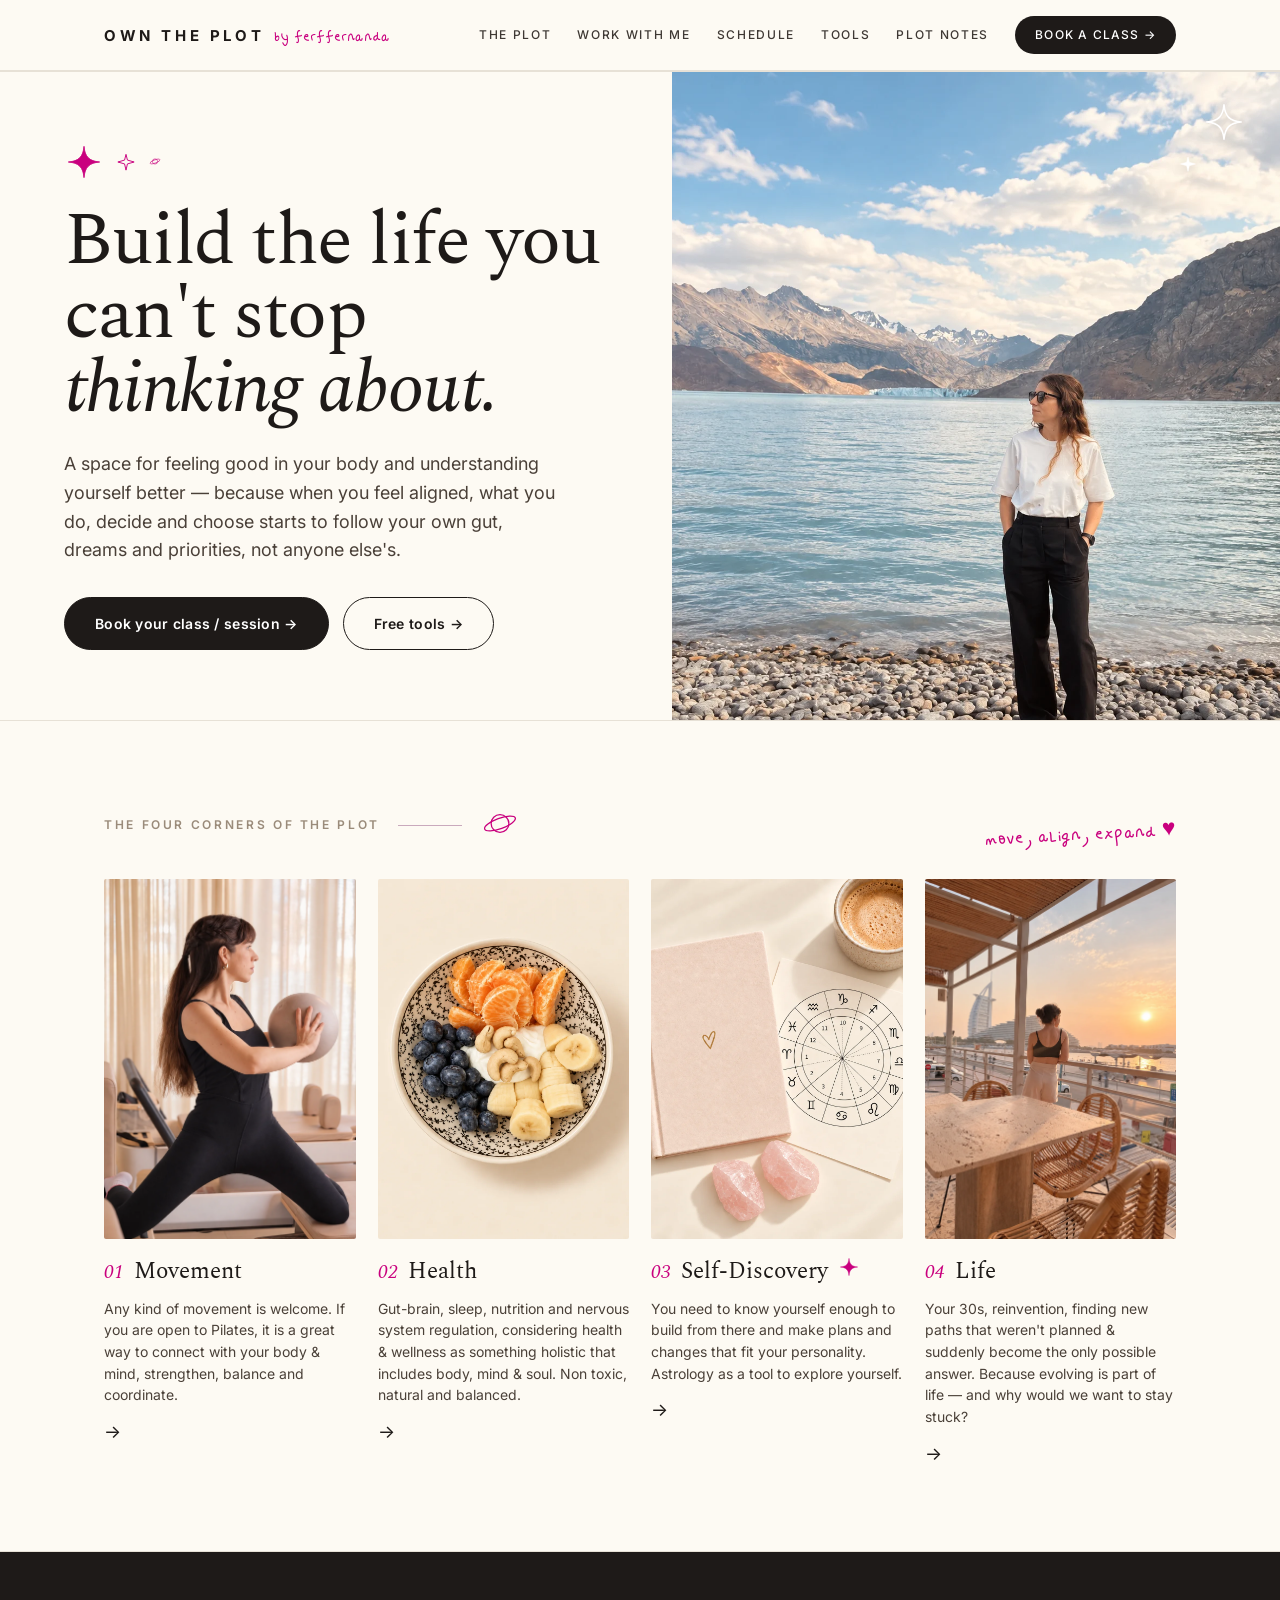
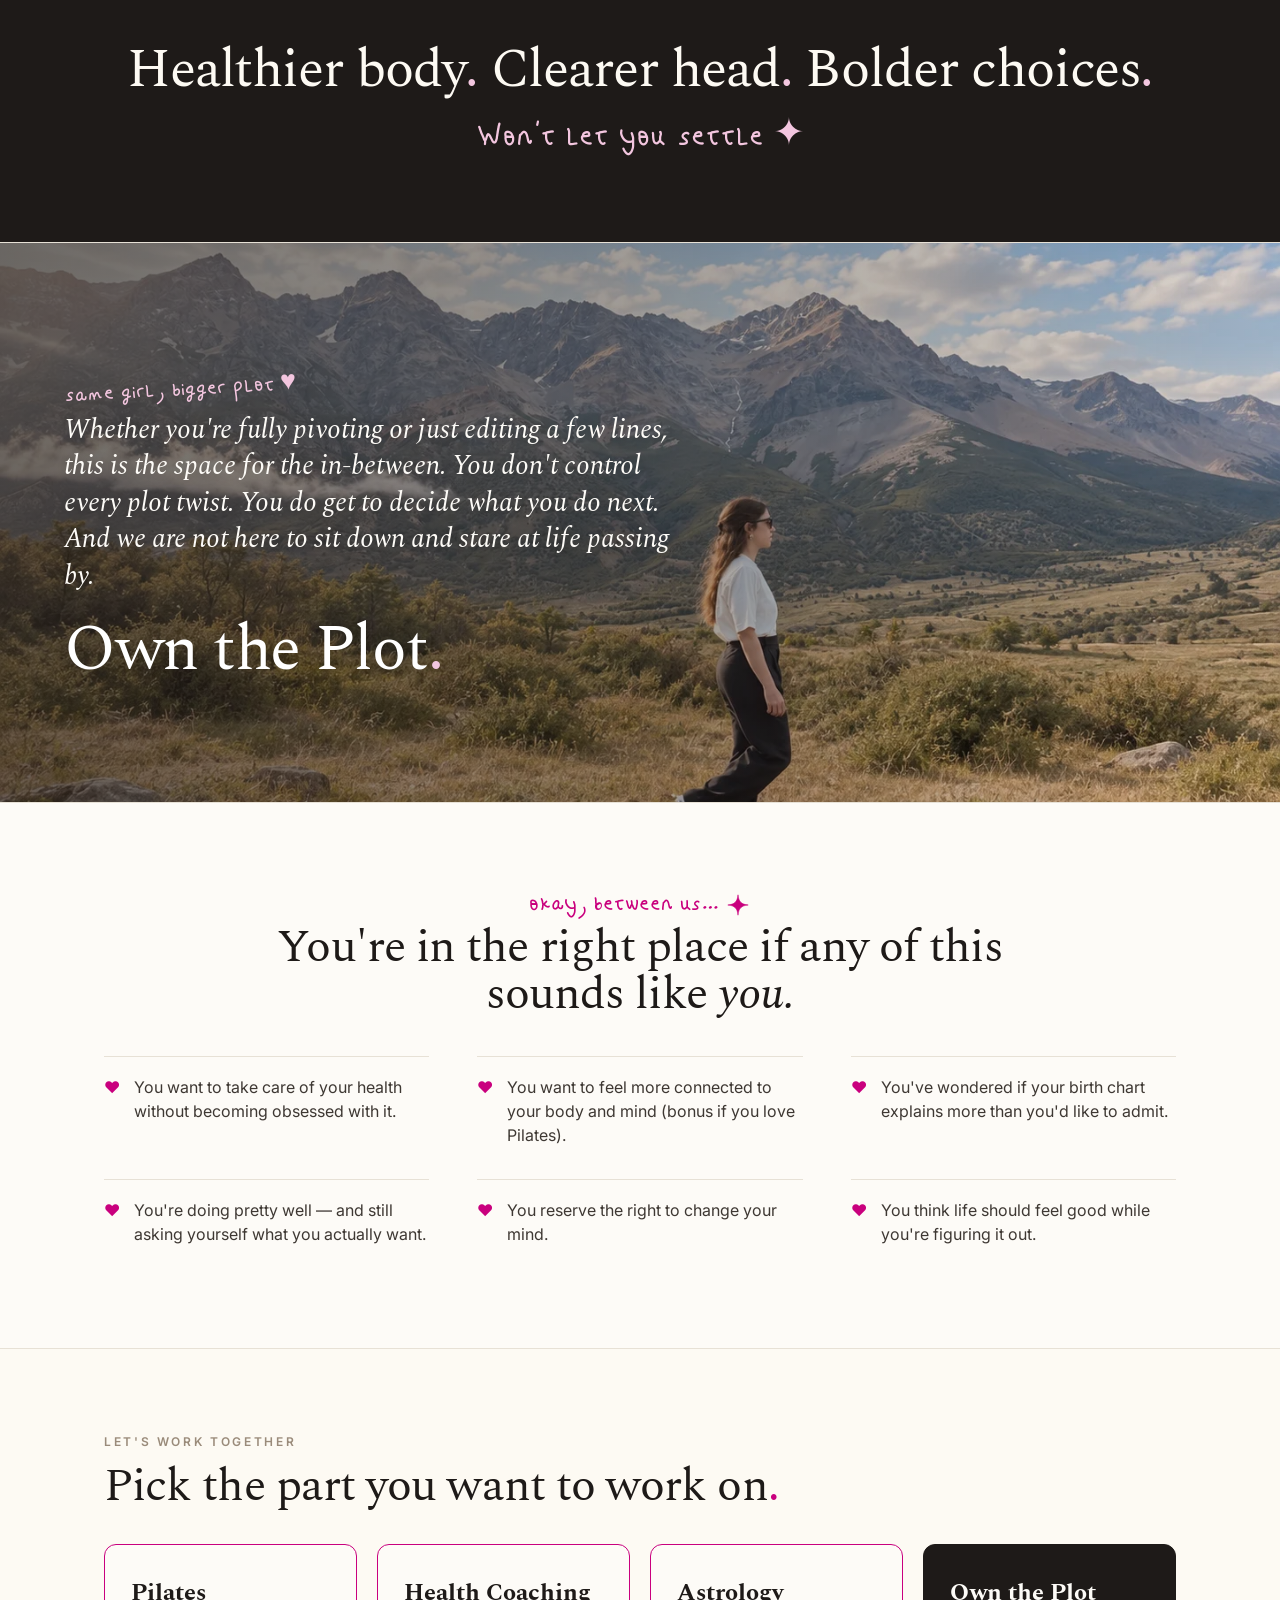
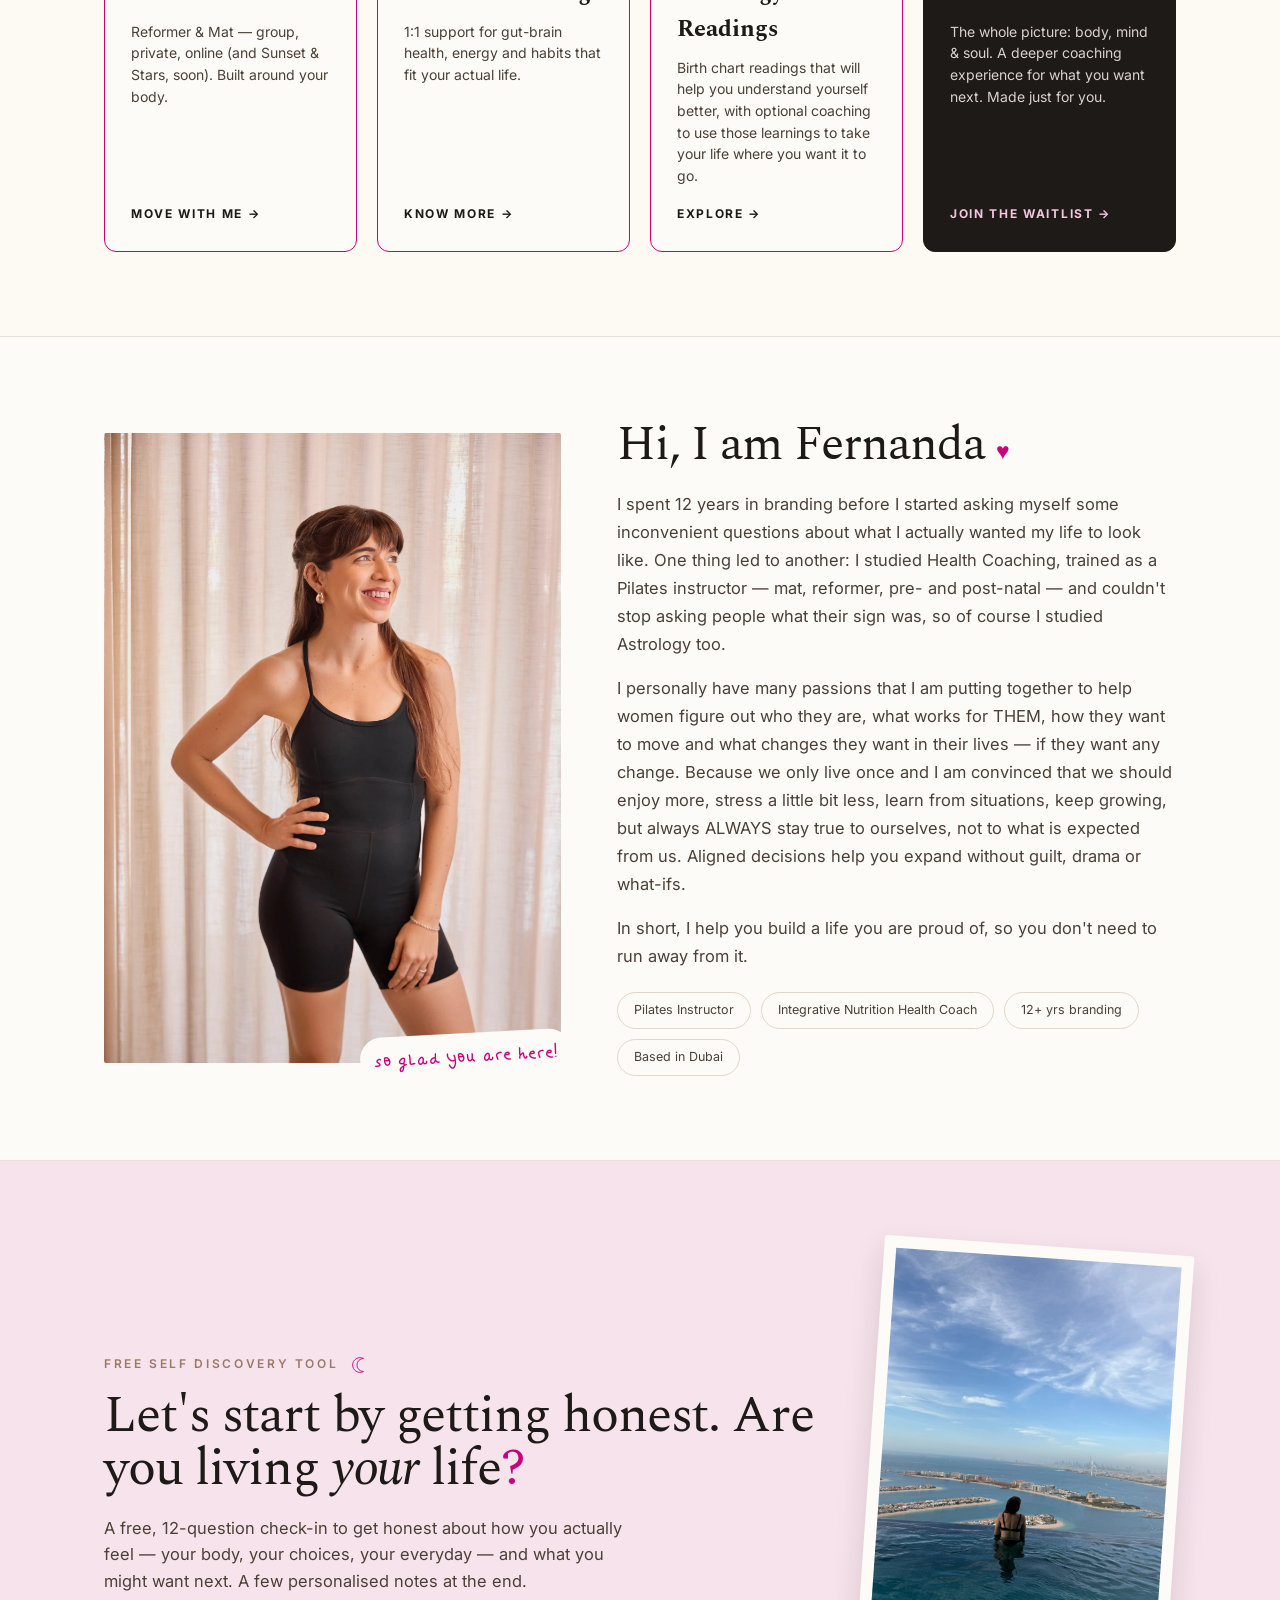
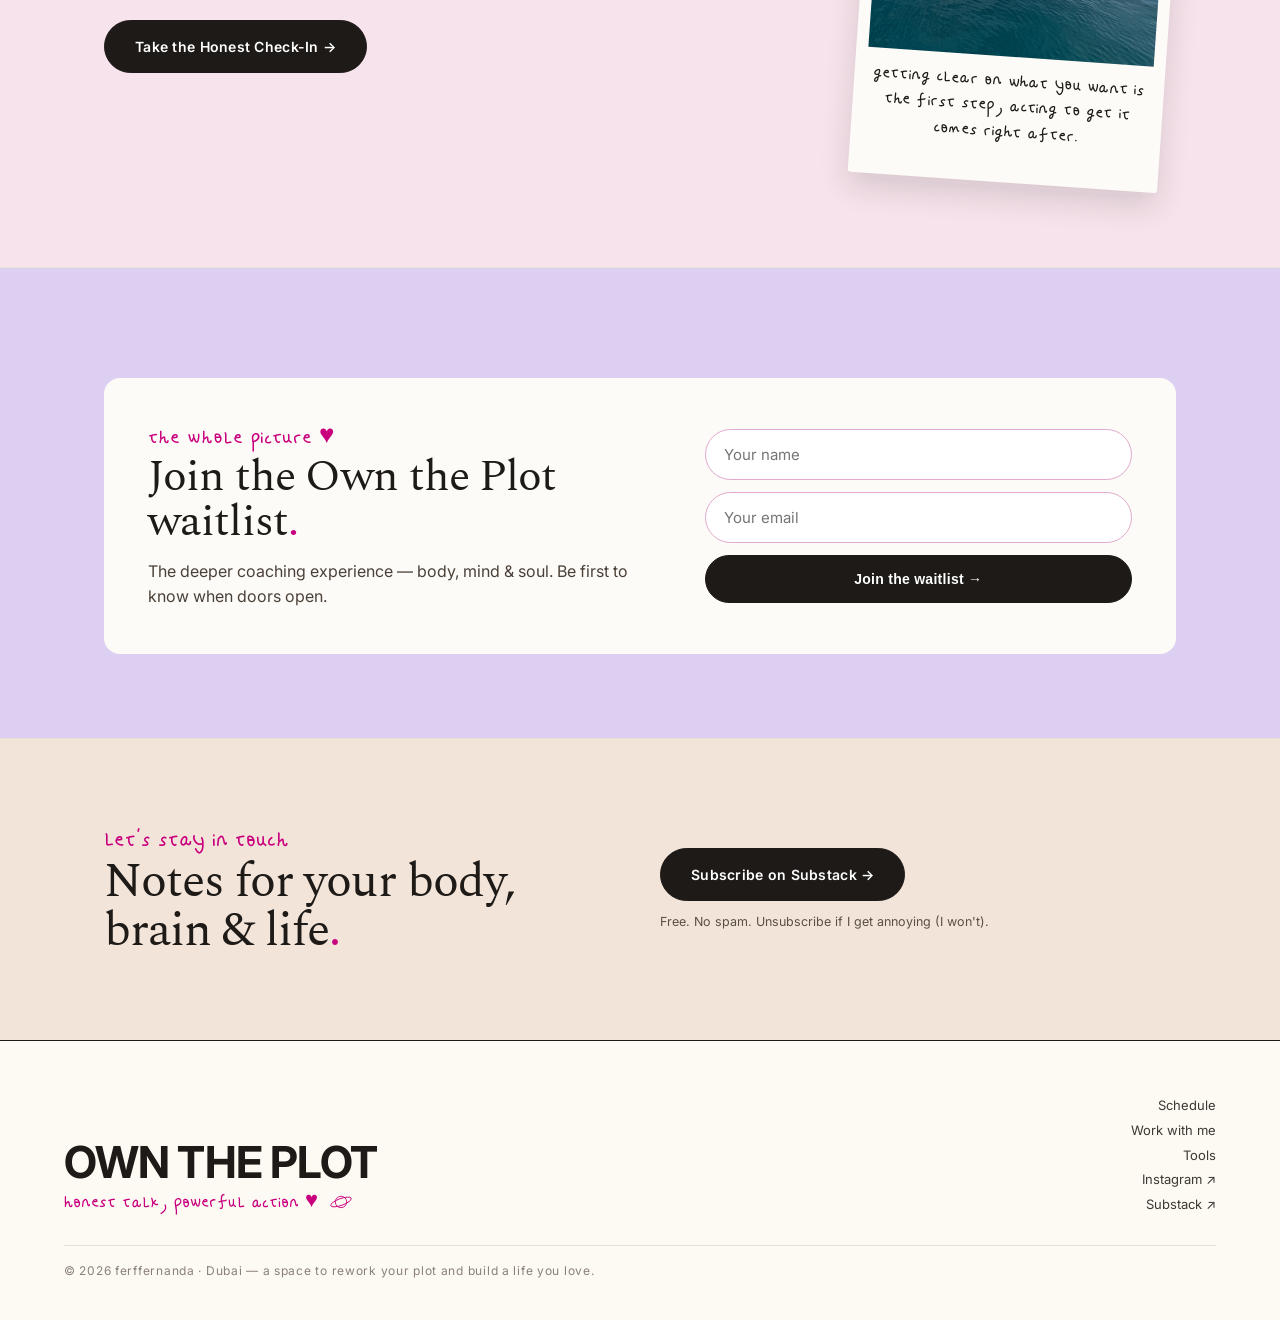
==== index.html @ 4aa3c2e7 "Add files via upload" ====
<!doctype html>
<html lang="en">
<head>
<meta charset="utf-8">
<meta name="viewport" content="width=device-width, initial-scale=1">
<title>Own the Plot — ferffernanda</title>
<meta name="description" content="Build the life you can't stop thinking about. Pilates, health, astrology & self-discovery for women in their 30s, by ferffernanda in Dubai.">
<link rel="preconnect" href="https://fonts.googleapis.com">
<link rel="preconnect" href="https://fonts.gstatic.com" crossorigin>
<link rel="stylesheet" href="https://fonts.googleapis.com/css2?family=Inter:wght@400;500;600;700&family=Spectral:ital,wght@0,300;0,400;0,500;0,600;1,300;1,400&family=Caveat:wght@400;600;700&display=swap">
<link rel="icon" href="favicon.svg" type="image/svg+xml">
<link rel="icon" type="image/png" sizes="32x32" href="favicon-32.png">
<link rel="apple-touch-icon" href="favicon-180.png">
<link rel="stylesheet" href="styles.css">
</head>
<body>

<!-- HEADER -->
<header class="site-header">
  <nav class="nav">
    <a class="brand" href="index.html">
      <span class="mark">Own the Plot</span>
      <span class="by">by ferffernanda</span>
    </a>
    <input type="checkbox" id="navtoggle" class="nav-toggle">
    <div class="nav-links">
      <a href="#talk">The plot</a>
      <a href="#work">Work with me</a>
      <a href="schedule.html">Schedule</a>
      <a href="tools.html">Tools</a>
      <a href="https://ferffernanda.substack.com" target="_blank" rel="noopener">Plot Notes</a>
      <a class="cta" href="schedule.html">Book a class →</a>
    </div>
    <label for="navtoggle" class="nav-toggle-label" aria-label="Menu"><span></span><span></span><span></span></label>
  </nav>
</header>

<!-- HERO -->
<section class="hero">
  <div class="hero-copy">
    <div class="sparkle-row">
      <svg width="40" height="40" viewBox="0 0 46 46" fill="#C9007E" stroke="#C9007E" stroke-width="1" stroke-linejoin="round"><path d="M23 5 C24 17 29 22 41 23 C29 24 24 29 23 41 C22 29 17 24 5 23 C17 22 22 17 23 5 Z"/></svg>
      <svg width="22" height="22" viewBox="0 0 46 46" fill="none" stroke="#C9007E" stroke-width="2" stroke-linejoin="round"><path d="M23 7 26 19 40 23 26 27 23 40 20 27 6 23 20 19 Z"/></svg>
      <svg width="14" height="14" viewBox="0 0 54 54" fill="none" stroke="#C9007E" stroke-width="2.2"><circle cx="27" cy="25" r="10"/><ellipse cx="27" cy="25" rx="20" ry="6" transform="rotate(-20 27 25)"/></svg>
    </div>
    <h1>Build the life you can't stop <span class="it">thinking about.</span></h1>
    <p>A space for feeling good in your body and understanding yourself better — because when you feel aligned, what you do, decide and choose starts to follow your own gut, dreams and priorities, not anyone else's.</p>
    <div class="hero-actions">
      <a href="schedule.html" class="pill-dark">Book your class / session →</a>
      <a href="tools.html" class="pill-out">Free tools →</a>
    </div>
  </div>
  <div class="hero-img">
    <img src="images/hero-lake.webp" alt="Fernanda by a lake in the mountains">
    <svg class="float-ill" style="top:28px;right:34px" width="44" height="44" viewBox="0 0 46 46" fill="none" stroke="#fff" stroke-width="1.6" stroke-linejoin="round"><path d="M23 5 C24 17 29 22 41 23 C29 24 24 29 23 41 C22 29 17 24 5 23 C17 22 22 17 23 5 Z"/></svg>
    <svg class="float-ill" style="top:82px;right:82px" width="20" height="20" viewBox="0 0 46 46" fill="#fff" stroke="#fff" stroke-width="1"><path d="M23 7 26 19 40 23 26 27 23 40 20 27 6 23 20 19 Z"/></svg>
  </div>
</section>

<!-- FOUR CORNERS -->
<section class="section" id="talk">
  <div class="wrap">
    <div class="section-head">
      <div style="display:flex;align-items:center;gap:18px;">
        <span class="eyebrow">The four corners of the plot</span>
        <span class="line"></span>
        <svg width="40" height="40" viewBox="0 0 54 54" fill="none" stroke="#C9007E" stroke-width="1.7"><circle cx="27" cy="25" r="12"/><ellipse cx="27" cy="25" rx="22" ry="7" transform="rotate(-20 27 25)"/></svg>
      </div>
      <span class="script" style="font-size:23px;transform:rotate(-3deg)">move, align, expand ♥</span>
    </div>
    <div class="corners">
      <div class="corner">
        <img src="images/corner-movement.webp" alt="Movement — Pilates" style="object-position:50% 14%">
        <div class="row"><span class="num">01</span><span class="ctitle">Movement</span></div>
        <p>Any kind of movement is welcome. If you are open to Pilates, it is a great way to connect with your body &amp; mind, strengthen, balance and coordinate.</p>
        <a href="schedule.html" style="font-size:18px">→</a>
      </div>
      <div class="corner">
        <img src="images/corner-health.webp" alt="Health">
        <div class="row"><span class="num">02</span><span class="ctitle">Health</span></div>
        <p>Gut-brain, sleep, nutrition and nervous system regulation, considering health &amp; wellness as something holistic that includes body, mind &amp; soul. Non toxic, natural and balanced.</p>
        <a href="#work" style="font-size:18px">→</a>
      </div>
      <div class="corner">
        <img src="images/corner-selfdiscovery.webp" alt="Self-Discovery">
        <div class="row"><span class="num">03</span><span class="ctitle">Self-Discovery</span> <svg width="22" height="22" viewBox="0 0 46 46" fill="#C9007E" stroke="#C9007E" stroke-width="1" stroke-linejoin="round"><path d="M23 5 C24 17 29 22 41 23 C29 24 24 29 23 41 C22 29 17 24 5 23 C17 22 22 17 23 5 Z"/></svg></div>
        <p>You need to know yourself enough to build from there and make plans and changes that fit your personality. Astrology as a tool to explore yourself.</p>
        <a href="#work" style="font-size:18px">→</a>
      </div>
      <div class="corner">
        <img src="images/corner-life.webp" alt="Life">
        <div class="row"><span class="num">04</span><span class="ctitle">Life</span></div>
        <p>Your 30s, reinvention, finding new paths that weren't planned &amp; suddenly become the only possible answer. Because evolving is part of life — and why would we want to stay stuck?</p>
        <a href="#notes" style="font-size:18px">→</a>
      </div>
    </div>
  </div>
</section>

<!-- STATEMENT BAND -->
<section style="background:#1E1A18;color:#FDFAF3;padding:clamp(56px,8vw,88px) var(--gutter);text-align:center;border-top:1px solid #E7E1D6;">
  <div class="serif" style="font-size:clamp(30px,5vw,54px);line-height:1.12;letter-spacing:-.02em;">Healthier body<span style="color:#F3C6DF">.</span> Clearer head<span style="color:#F3C6DF">.</span> Bolder choices<span style="color:#F3C6DF">.</span></div>
  <div class="script" style="font-size:clamp(26px,3.4vw,38px);color:#F3C6DF;margin-top:14px;">Won't let you settle ✦</div>
</section>

<!-- MOUNTAIN BAND -->
<section class="band">
  <img src="images/mountain.webp" alt="Fernanda walking in the mountains">
  <div class="scrim"></div>
  <div class="band-copy">
    <div class="script">same girl, bigger plot ♥</div>
    <p class="lead">Whether you're fully pivoting or just editing a few lines, this is the space for the in-between. You don't control every plot twist. You do get to decide what you do next. And we are not here to sit down and stare at life passing by.</p>
    <div class="big">Own the Plot<span style="color:#F3C6DF">.</span></div>
  </div>
</section>

<!-- FOR YOU IF -->
<section class="section section-paper">
  <div class="wrap">
    <div class="center-head">
      <div class="script" style="font-size:28px;margin-bottom:6px">okay, between us… <svg width="26" height="26" viewBox="0 0 46 46" fill="#C9007E" stroke="#C9007E" stroke-width="1" stroke-linejoin="round" style="vertical-align:middle"><path d="M23 5 C24 17 29 22 41 23 C29 24 24 29 23 41 C22 29 17 24 5 23 C17 22 22 17 23 5 Z"/></svg></div>
      <div class="display">You're in the right place if any of this sounds like <span class="it">you.</span></div>
    </div>
    <div class="foryou">
      <div class="item"><span class="h">♥</span><span class="t">You want to take care of your health without becoming obsessed with it.</span></div>
      <div class="item"><span class="h">♥</span><span class="t">You want to feel more connected to your body and mind (bonus if you love Pilates).</span></div>
      <div class="item"><span class="h">♥</span><span class="t">You've wondered if your birth chart explains more than you'd like to admit.</span></div>
      <div class="item"><span class="h">♥</span><span class="t">You're doing pretty well — and still asking yourself what you actually want.</span></div>
      <div class="item"><span class="h">♥</span><span class="t">You reserve the right to change your mind.</span></div>
      <div class="item"><span class="h">♥</span><span class="t">You think life should feel good while you're figuring it out.</span></div>
    </div>
  </div>
</section>

<!-- WORK WITH ME -->
<section class="section" id="work">
  <div class="wrap">
    <div class="section-head">
      <div>
        <div class="eyebrow" style="margin-bottom:12px">Let's work together</div>
        <div class="display" style="font-size:clamp(30px,5vw,46px)">Pick the part you want to work on<span class="pink">.</span></div>
      </div>
    </div>
    <div class="cards4">
      <div class="wcard">
        <h3>Pilates</h3>
        <p>Reformer &amp; Mat — group, private, online (and Sunset &amp; Stars, soon). Built around your body.</p>
        <a class="go" href="schedule.html">Move with me →</a>
      </div>
      <div class="wcard">
        <h3>Health Coaching</h3>
        <p>1:1 support for gut-brain health, energy and habits that fit your actual life.</p>
        <a class="go" href="https://wa.me/971581919647?text=Hi%20Fernanda!%20I%27m%20interested%20in%20health%20coaching." target="_blank" rel="noopener">Know more →</a>
      </div>
      <div class="wcard">
        <h3>Astrology Readings</h3>
        <p>Birth chart readings that will help you understand yourself better, with optional coaching to use those learnings to take your life where you want it to go.</p>
        <a class="go" href="https://wa.me/971581919647?text=Hi%20Fernanda!%20I%27d%20love%20to%20book%20an%20astrology%20reading." target="_blank" rel="noopener">Explore →</a>
      </div>
      <div class="wcard dark">
        <h3>Own the Plot</h3>
        <p>The whole picture: body, mind &amp; soul. A deeper coaching experience for what you want next. Made just for you.</p>
        <a class="go" href="#waitlist" style="color:#F3C6DF">Join the waitlist →</a>
      </div>
    </div>
  </div>
</section>

<!-- ABOUT -->
<section class="section section-paper" id="about">
  <div class="wrap">
    <div class="about">
      <div class="photo">
        <img src="images/about-fernanda.webp" alt="Fernanda">
        <span class="note">so glad you are here!</span>
      </div>
      <div>
        <h2>Hi, I am Fernanda <span class="script" style="font-size:23px">♥</span></h2>
        <p>I spent 12 years in branding before I started asking myself some inconvenient questions about what I actually wanted my life to look like. One thing led to another: I studied Health Coaching, trained as a Pilates instructor — mat, reformer, pre- and post-natal — and couldn't stop asking people what their sign was, so of course I studied Astrology too.</p>
        <p>I personally have many passions that I am putting together to help women figure out who they are, what works for THEM, how they want to move and what changes they want in their lives — if they want any change. Because we only live once and I am convinced that we should enjoy more, stress a little bit less, learn from situations, keep growing, but always ALWAYS stay true to ourselves, not to what is expected from us. Aligned decisions help you expand without guilt, drama or what-ifs.</p>
        <p>In short, I help you build a life you are proud of, so you don't need to run away from it.</p>
        <div class="pills">
          <span>Pilates Instructor</span>
          <span>Integrative Nutrition Health Coach</span>
          <span>12+ yrs branding</span>
          <span>Based in Dubai</span>
        </div>
      </div>
    </div>
  </div>
</section>

<!-- FREEBIE -->
<section class="section section-pink">
  <div class="wrap">
    <div class="freebie">
      <div>
        <div class="eyebrow" style="color:#9A7B66;margin-bottom:14px">Free self discovery tool <svg width="20" height="20" viewBox="0 0 46 46" fill="none" stroke="#C9007E" stroke-width="2" style="vertical-align:middle;margin-left:6px"><path d="M31 8 A17 17 0 1 0 31 38 A13 13 0 1 1 31 8 Z"/></svg></div>
        <div class="display">Let's start by getting honest. Are you living <span class="it">your</span> life<span class="pink">?</span></div>
        <p>A free, 12-question check-in to get honest about how you actually feel — your body, your choices, your everyday — and what you might want next. A few personalised notes at the end.</p>
        <a href="check-in.html" class="pill-dark" style="margin-top:26px">Take the Honest Check-In →</a>
      </div>
      <div>
        <div class="polaroid">
          <img src="images/polaroid-dubai.webp" alt="Dubai">
          <div class="cap">getting clear on what you want is the first step, acting to get it comes right after.</div>
        </div>
      </div>
    </div>
  </div>
</section>

<!-- OWN THE PLOT — WAITLIST -->
<section class="section" id="waitlist" style="background:#DCCFF2">
  <div class="wrap">
    <div class="waitlist" style="background:#FDFBF7">
      <div>
        <div class="script" style="font-size:26px;margin-bottom:6px">the whole picture ♥</div>
        <div class="display" style="font-size:clamp(30px,4vw,44px)">Join the Own the Plot waitlist<span class="pink">.</span></div>
        <p>The deeper coaching experience — body, mind &amp; soul. Be first to know when doors open.</p>
      </div>
      <div>
        <form name="own-the-plot-waitlist" method="POST" data-netlify="true" netlify-honeypot="bot-field" data-otp>
          <input type="hidden" name="form-name" value="own-the-plot-waitlist">
          <p style="display:none"><label>Don't fill this: <input name="bot-field"></label></p>
          <input type="text" name="name" placeholder="Your name" aria-label="Your name" required>
          <input type="email" name="email" placeholder="Your email" aria-label="Your email" required>
          <button type="submit" class="pill-dark" style="justify-content:center">Join the waitlist →</button>
        </form>
        <div class="form-done" style="display:none">
          <div class="script" style="font-size:26px;color:#C9007E">yay — you're in ♥</div>
          <p style="margin:6px 0 0;font-size:16px;color:#4A4038">You're on the Own the Plot waitlist. I'll be in touch the moment doors open.</p>
        </div>
      </div>
    </div>
  </div>
</section>

<!-- NOTES / NEWSLETTER -->
<section class="section section-sand" id="notes">
  <div class="wrap">
    <div class="notes">
      <div>
        <div class="script" style="font-size:28px;margin-bottom:6px">let's stay in touch</div>
        <div class="display">Notes for your body, brain &amp; life<span class="pink">.</span></div>
      </div>
      <div>
        <a href="https://ferffernanda.substack.com" target="_blank" rel="noopener" class="pill-dark">Subscribe on Substack →</a>
        <p class="form-fine">Free. No spam. Unsubscribe if I get annoying (I won't).</p>
      </div>
    </div>
  </div>
</section>

<!-- FOOTER -->
<footer class="site-footer">
  <div class="footer-top">
    <div class="footer-brand">
      <div class="big">Own the Plot</div>
      <div class="script">honest talk, powerful action ♥ <svg width="28" height="28" viewBox="0 0 54 54" fill="none" stroke="#C9007E" stroke-width="1.7" style="vertical-align:middle;margin-left:3px"><circle cx="27" cy="25" r="11"/><ellipse cx="27" cy="25" rx="21" ry="6.5" transform="rotate(-20 27 25)"/></svg></div>
    </div>
    <div class="footer-links">
      <a href="schedule.html">Schedule</a>
      <a href="#work">Work with me</a>
      <a href="tools.html">Tools</a>
      <a href="https://instagram.com/ferffernanda" target="_blank" rel="noopener">Instagram ↗</a>
      <a href="https://ferffernanda.substack.com" target="_blank" rel="noopener">Substack ↗</a>
    </div>
  </div>
  <div class="footer-fine">© 2026 ferffernanda · Dubai — a space to rework your plot and build a life you love.</div>
</footer>

<script>
document.querySelectorAll('form[data-otp]').forEach(function(f){
  f.addEventListener('submit', function(e){
    e.preventDefault();
    var btn=f.querySelector('button[type=submit]'); if(btn){btn.textContent='Sending…';btn.disabled=true;}
    fetch('/',{method:'POST',headers:{'Content-Type':'application/x-www-form-urlencoded'},body:new URLSearchParams(new FormData(f)).toString()})
      .then(function(){
        var done=f.parentNode.querySelector('.form-done');
        if(done){f.style.display='none';done.style.display='block';}
      })
      .catch(function(){ if(btn){btn.textContent='Try again →';btn.disabled=false;} });
  });
});
</script>
</body>
</html>
---- styles.css ----
/* ============================================================
   OWN THE PLOT — ferffernanda
   Shared responsive stylesheet
   ------------------------------------------------------------
   FONT NOTE: Inter is a stand-in for TT Norms, and Caveat is a
   stand-in for "Ferffernanda Notes". When you have the real font
   files, drop them in /fonts and uncomment the @font-face blocks
   below, then change --font-sans / --font-script.
   ============================================================ */

@font-face{
  font-family:'Ferffernanda Notes';
  src:url('fonts/FerffernandaNotes-Regular.ttf') format('truetype');
  font-weight:400; font-style:normal; font-display:swap;
}
@font-face{
  font-family:'Ferffernanda Notes';
  src:url('fonts/FerffernandaNotes-Bold.ttf') format('truetype');
  font-weight:700; font-style:normal; font-display:swap;
}
/* TT Norms (paid) — drop the files in /fonts and uncomment to replace Inter:
@font-face{ font-family:'TT Norms'; src:url('fonts/TTNorms-Regular.woff2') format('woff2'); font-weight:400; font-display:swap; }
*/

:root{
  --ink:#1E1A18;
  --paper:#FDFBF7;
  --cream:#FDFAF3;
  --pink:#C9007E;
  --soft-pink:#F3C6DF;
  --blush:#F7E3EC;
  --sand:#F2E4D8;
  --support:#3E3833;
  --muted:#8A8078;
  --line:#E7E1D6;
  --mauve:#C9A9BC;

  --font-sans:'Inter','Helvetica Neue',Arial,sans-serif;
  --font-serif:'Spectral',Georgia,serif;
  --font-script:'Ferffernanda Notes','Caveat',cursive;

  --wrap:1200px;
  --gutter:clamp(20px,5vw,64px);
}

*{box-sizing:border-box;}
html{scroll-behavior:smooth;}
body{
  margin:0;
  font-family:var(--font-sans);
  background:var(--cream);
  color:var(--ink);
  -webkit-font-smoothing:antialiased;
  line-height:1.5;
}
img{max-width:100%;display:block;}
a{color:inherit;text-decoration:none;}

/* ---------- helpers ---------- */
.serif{font-family:var(--font-serif);font-weight:400;}
.it{font-style:italic;}
.script{font-family:var(--font-script);color:var(--pink);line-height:1.05;}
.eyebrow{
  font-size:12px;font-weight:600;letter-spacing:.22em;
  text-transform:uppercase;color:#9A8B7A;
}
.pink{color:var(--pink);}
.wrap{max-width:var(--wrap);margin:0 auto;padding-left:var(--gutter);padding-right:var(--gutter);}

.pill-dark,.pill-out{
  display:inline-flex;align-items:center;gap:.4em;
  font-size:14px;font-weight:600;letter-spacing:.02em;
  padding:15px 30px;border-radius:100px;cursor:pointer;
  transition:transform .15s ease,opacity .15s ease;
}
.pill-dark{background:var(--ink);color:#fff;border:1px solid var(--ink);}
.pill-out{background:transparent;color:var(--ink);border:1px solid var(--ink);}
.pill-dark:hover,.pill-out:hover{transform:translateY(-2px);}
.pill-pink{background:var(--pink);color:#fff;border:1px solid var(--pink);}

/* ---------- header / nav ---------- */
.site-header{
  position:sticky;top:0;z-index:50;
  background:rgba(253,250,243,.92);
  backdrop-filter:saturate(1.1) blur(8px);
  border-bottom:1px solid var(--line);
}
.nav{
  max-width:var(--wrap);margin:0 auto;
  padding:16px var(--gutter);
  display:flex;align-items:center;justify-content:space-between;gap:16px;
}
.brand{display:flex;align-items:baseline;gap:10px;}
.brand .mark{font-size:15px;font-weight:700;letter-spacing:.24em;text-transform:uppercase;}
.brand .by{font-family:var(--font-script);font-size:18px;color:var(--pink);}
.nav-links{display:flex;align-items:center;gap:26px;}
.nav-links a{font-size:12px;font-weight:500;letter-spacing:.14em;text-transform:uppercase;color:var(--support);}
.nav-links a.cta{padding:10px 20px;border-radius:100px;background:var(--ink);color:#fff;letter-spacing:.1em;}
.nav-toggle,.nav-toggle-label{display:none;}

/* ---------- generic section ---------- */
.section{padding:clamp(56px,8vw,84px) 0;border-top:1px solid var(--line);}
.section-pink{background:var(--blush);}
.section-paper{background:var(--paper);}
.section-sand{background:var(--sand);}
.section-head{
  display:flex;align-items:flex-end;justify-content:space-between;gap:20px;
  margin-bottom:34px;flex-wrap:wrap;
}
.section-head .line{width:64px;height:1px;background:var(--mauve);}
h1,h2,h3{margin:0;}
.display{
  font-family:var(--font-serif);font-weight:400;
  line-height:1.02;letter-spacing:-.02em;
}

/* ---------- hero ---------- */
.hero{
  display:grid;grid-template-columns:1.05fr .95fr;
  min-height:min(560px,80vh);border-top:1px solid var(--line);
}
.hero-copy{padding:clamp(48px,6vw,70px) var(--gutter);display:flex;flex-direction:column;justify-content:center;}
.hero-copy h1{font-family:var(--font-serif);font-size:clamp(40px,6vw,74px);font-weight:400;line-height:1.0;letter-spacing:-.02em;}
.hero-copy p{margin:24px 0 0;font-size:clamp(16px,2vw,18px);line-height:1.6;color:#4A4038;max-width:46ch;}
.hero-actions{display:flex;gap:14px;margin-top:32px;flex-wrap:wrap;}
.hero-img{position:relative;overflow:hidden;min-height:320px;}
.hero-img img{position:absolute;inset:0;width:100%;height:100%;object-fit:cover;object-position:50% 20%;}
.sparkle-row{display:flex;align-items:center;gap:11px;margin-bottom:22px;}
.float-ill{position:absolute;z-index:2;filter:drop-shadow(0 1px 6px rgba(0,0,0,.25));}
.ill-accent{vertical-align:middle;}

/* ---------- four corners ---------- */
.corners{display:grid;grid-template-columns:repeat(4,1fr);gap:22px;}
.corner img{width:100%;height:360px;object-fit:cover;border-radius:2px;}
.corner .num{font-family:var(--font-serif);font-style:italic;font-size:20px;color:var(--pink);}
.corner .ctitle{font-family:var(--font-serif);font-size:23px;}
.corner .row{display:flex;align-items:baseline;gap:10px;margin:16px 0 8px;}
.corner p{margin:0 0 12px;font-size:14px;line-height:1.55;color:#4A4038;}

/* ---------- mountain overlay band ---------- */
.band{position:relative;min-height:min(560px,80vh);overflow:hidden;border-top:1px solid var(--line);display:flex;align-items:center;}
.band img{position:absolute;inset:0;width:100%;height:100%;object-fit:cover;object-position:50% 58%;}
.band .scrim{position:absolute;inset:0;background:linear-gradient(90deg,rgba(30,26,24,.66) 0%,rgba(30,26,24,.44) 46%,rgba(30,26,24,.14) 100%);}
.band .band-copy{position:relative;padding:clamp(48px,7vw,80px) var(--gutter);max-width:760px;}
.band .band-copy .script{color:var(--soft-pink);font-size:clamp(22px,3vw,27px);transform:rotate(-3deg);margin-bottom:20px;}
.band .band-copy .lead{font-family:var(--font-serif);font-style:italic;font-size:clamp(20px,3vw,27px);line-height:1.35;color:var(--paper);max-width:44ch;text-shadow:0 1px 14px rgba(0,0,0,.28);margin:0 0 24px;}
.band .band-copy .big{font-family:var(--font-serif);font-size:clamp(40px,6vw,64px);line-height:1.0;letter-spacing:-.02em;color:#fff;text-shadow:0 2px 18px rgba(0,0,0,.3);}

/* ---------- for you if ---------- */
.center-head{text-align:center;max-width:820px;margin:0 auto;}
.center-head .display{font-size:clamp(30px,5vw,46px);}
.foryou{max-width:1080px;margin:38px auto 0;display:grid;grid-template-columns:repeat(3,1fr);gap:14px 48px;}
.foryou .item{display:flex;gap:14px;padding:18px 0;border-top:1px solid var(--line);}
.foryou .item span.h{color:var(--pink);font-size:16px;}
.foryou .item span.t{font-size:16px;line-height:1.5;color:var(--support);}

/* ---------- work with me ---------- */
.cards4{display:grid;grid-template-columns:repeat(4,1fr);gap:20px;}
.wcard{border:1px solid var(--pink);border-radius:12px;padding:30px 26px 28px;display:flex;flex-direction:column;min-height:220px;background:var(--paper);}
.wcard.dark{background:var(--ink);border-color:var(--ink);}
.wcard h3{font-family:var(--font-serif);font-size:24px;margin-bottom:10px;}
.wcard.dark h3{color:var(--paper);}
.wcard p{margin:0 0 18px;font-size:14px;line-height:1.55;color:#4A4038;}
.wcard.dark p{color:#D8D2CC;}
.wcard .go{margin-top:auto;font-size:12px;font-weight:700;letter-spacing:.14em;text-transform:uppercase;color:var(--ink);}
.wcard.dark .go{color:var(--soft-pink);}

/* ---------- about ---------- */
.about{display:grid;grid-template-columns:.9fr 1.1fr;gap:56px;align-items:center;}
.about .photo{position:relative;}
.about .photo img{width:100%;height:min(640px,70vh);object-fit:cover;object-position:50% 14%;border-radius:2px;}
.about .photo .note{position:absolute;bottom:-14px;right:-10px;font-family:var(--font-script);font-size:24px;color:var(--pink);background:var(--paper);padding:4px 14px;border-radius:100px;transform:rotate(-3deg);}
.about h2{font-family:var(--font-serif);font-size:clamp(34px,4vw,48px);font-weight:400;line-height:1.02;letter-spacing:-.02em;margin-bottom:20px;}
.about p{margin:0 0 16px;font-size:16.5px;line-height:1.7;color:#4A4038;max-width:56ch;}
.pills{display:flex;flex-wrap:wrap;gap:10px;margin-top:22px;}
.pills span{font-size:12.5px;padding:8px 16px;border-radius:100px;border:1px solid #E0D7C9;color:#4A4038;}

/* ---------- freebie ---------- */
.freebie{display:grid;grid-template-columns:1.4fr .6fr;gap:40px;align-items:center;}
.freebie .display{font-size:clamp(34px,5vw,52px);}
.freebie p{margin:20px 0 0;max-width:54ch;font-size:16.5px;line-height:1.6;color:#4A4038;}
.polaroid{background:var(--paper);padding:12px 12px 40px;border-radius:3px;box-shadow:0 14px 30px rgba(30,26,24,.14);transform:rotate(4deg);max-width:320px;margin:0 auto;}
.polaroid img{width:100%;height:400px;object-fit:cover;object-position:50% 45%;}
.polaroid .cap{font-family:var(--font-script);text-align:center;font-size:22px;color:var(--ink);margin-top:10px;line-height:1.15;}

/* ---------- notes / newsletter ---------- */
.notes{display:grid;grid-template-columns:1fr 1fr;gap:40px;align-items:center;}
.notes .display{font-size:clamp(32px,4vw,48px);}
.subscribe-form{display:flex;gap:10px;flex-wrap:wrap;margin-top:8px;}
.subscribe-form input[type=email]{flex:1;min-width:200px;font-size:15px;padding:15px 18px;border:1px solid #D9CDBE;border-radius:100px;background:#fff;color:var(--ink);font-family:var(--font-sans);}
.form-fine{margin:12px 0 0;font-size:12.5px;color:#4A4038;opacity:.9;}

/* ---------- footer ---------- */
.site-footer{padding:52px var(--gutter) 40px;border-top:1.5px solid var(--ink);background:var(--cream);}
.footer-top{max-width:var(--wrap);margin:0 auto;display:flex;justify-content:space-between;align-items:flex-end;gap:24px;flex-wrap:wrap;}
.footer-brand .big{font-size:clamp(30px,4vw,44px);font-weight:700;letter-spacing:-.02em;line-height:.9;text-transform:uppercase;}
.footer-brand .script{font-size:22px;margin-top:6px;}
.footer-links{text-align:right;font-size:13px;color:var(--support);line-height:1.9;}
.footer-links a{display:block;}
.footer-fine{max-width:var(--wrap);margin:28px auto 0;padding-top:16px;border-top:1px solid var(--line);font-size:12px;letter-spacing:.06em;color:var(--muted);}

/* ---------- schedule page ---------- */
.studio-grid{display:grid;grid-template-columns:repeat(3,1fr);gap:22px;}
.studio{border:1px solid var(--line);border-radius:14px;overflow:hidden;background:var(--paper);display:flex;flex-direction:column;}
.studio .body{padding:26px 24px 24px;display:flex;flex-direction:column;flex:1;}
.studio h3{font-family:var(--font-serif);font-size:26px;margin-bottom:6px;}
.studio .addr{font-size:13.5px;color:var(--muted);line-height:1.45;margin-bottom:14px;}
.studio .formats{font-size:14px;color:#4A4038;line-height:1.55;margin:0 0 20px;}
.studio .book{margin-top:auto;}
.offer-grid{display:grid;grid-template-columns:repeat(3,1fr);gap:22px;margin-top:22px;}
.offer{border:1px solid var(--pink);border-radius:14px;padding:28px 26px;background:var(--paper);display:flex;flex-direction:column;}
.offer.dark{background:var(--ink);border-color:var(--ink);}
.offer h3{font-family:var(--font-serif);font-size:23px;margin-bottom:8px;}
.offer.dark h3{color:var(--paper);}
.offer p{font-size:14px;line-height:1.55;color:#4A4038;margin:0 0 18px;}
.offer.dark p{color:#D8D2CC;}
.offer .book{margin-top:auto;}
.waitlist{background:var(--blush);border-radius:16px;padding:clamp(28px,4vw,44px);margin-top:26px;display:grid;grid-template-columns:1.1fr .9fr;gap:34px;align-items:center;}
.waitlist .display{font-size:clamp(28px,4vw,42px);}
.waitlist p{font-size:16px;line-height:1.6;color:#4A4038;margin:14px 0 0;}
.waitlist form{display:flex;flex-direction:column;gap:12px;}
.waitlist input{font-size:15px;padding:15px 18px;border:1px solid #E2A9CE;border-radius:100px;background:#fff;color:var(--ink);font-family:var(--font-sans);}

/* ---------- playful bits ---------- */
.uline{position:relative;display:inline-block;}
.uline svg{position:absolute;left:-2%;width:104%;height:14px;bottom:-8px;overflow:visible;}
.tag-rot{display:inline-block;transform:rotate(-3deg);}
.doodle{vertical-align:middle;}
.sticker{display:inline-flex;align-items:center;gap:6px;font-family:var(--font-script);color:var(--pink);font-size:20px;background:var(--blush);padding:4px 14px;border-radius:100px;transform:rotate(-2deg);}

/* ---------- feature block (private etc.) ---------- */
.feature{display:grid;grid-template-columns:1fr 1fr;gap:44px;align-items:center;}
.feature .display{font-size:clamp(30px,4.5vw,48px);}
.feature p{font-size:16.5px;line-height:1.7;color:#4A4038;margin:18px 0 0;max-width:52ch;}
.loc-list{list-style:none;padding:0;margin:24px 0 0;display:flex;flex-direction:column;gap:14px;}
.loc-list li{display:flex;gap:12px;align-items:baseline;font-size:16.5px;color:var(--support);line-height:1.5;}
.loc-list li .k{color:var(--pink);font-weight:700;}
.loc-highlight{background:var(--blush);border-radius:16px;padding:22px 24px;margin-top:6px;}
.loc-highlight .tag{font-family:var(--font-script);color:var(--pink);font-size:20px;}
.loc-highlight .big{font-family:var(--font-serif);font-size:22px;margin-top:2px;}
.loc-highlight p{margin:6px 0 0;font-size:15px;}
.feature-actions{display:flex;gap:14px;flex-wrap:wrap;margin-top:28px;}
@media (max-width:960px){.feature{grid-template-columns:1fr;gap:26px;}}

/* ---------- weekly timetable ---------- */
.timetable{margin-top:10px;border-top:1px solid var(--line);}
.day{display:grid;grid-template-columns:190px 1fr;gap:28px;padding:26px 0;border-bottom:1px solid var(--line);}
.day-name{font-family:var(--font-serif);font-size:30px;line-height:1;}
.day-name .sub{display:block;font-size:12.5px;color:var(--muted);font-family:var(--font-sans);margin-top:8px;letter-spacing:.02em;}
.classes{display:flex;flex-direction:column;gap:16px;}
.class-row{display:grid;grid-template-columns:84px 1fr auto auto;gap:16px;align-items:center;}
.class-row .time{font-family:var(--font-serif);font-style:italic;font-size:20px;color:var(--pink);}
.class-row .nm{font-size:16px;font-weight:600;}
.class-row .st{font-size:12.5px;color:var(--muted);margin-top:2px;}
.class-row .bk{font-size:11px;font-weight:700;letter-spacing:.12em;text-transform:uppercase;white-space:nowrap;padding:11px 20px;border:1px solid var(--ink);border-radius:100px;transition:background .15s,color .15s;}
.class-row .bk:hover{background:var(--ink);color:#fff;}
.chip{font-size:10.5px;font-weight:700;letter-spacing:.06em;text-transform:uppercase;padding:5px 12px;border-radius:100px;white-space:nowrap;text-align:center;}
.chip-306{background:#C9E4F5;color:#1f4a5e;}
.chip-vybe{background:#DCCFF2;color:#463a6b;}
.chip-aera{background:#FAEFC0;color:#6b5a1e;}
.legend{display:flex;gap:16px;flex-wrap:wrap;margin:0 0 24px;align-items:center;}
.legend .li{display:flex;align-items:center;gap:7px;font-size:12.5px;color:var(--support);}
.legend .dot{width:12px;height:12px;border-radius:50%;}
.date-tag{display:inline-block;font-size:12px;font-weight:700;letter-spacing:.14em;text-transform:uppercase;color:#fff;background:var(--pink);padding:7px 16px;border-radius:100px;margin-bottom:20px;}
@media (max-width:600px){
  .class-row{grid-template-columns:64px 1fr;gap:6px 10px;}
  .class-row .chip{grid-column:2;justify-self:start;margin-top:2px;}
  .class-row .bk{grid-column:1 / -1;justify-self:start;margin-top:4px;}
}
.day-off{color:var(--muted);font-size:15px;font-style:italic;font-family:var(--font-serif);}
.tt-note{margin:18px 0 0;font-size:13.5px;color:var(--muted);}
@media (max-width:600px){
  .day{grid-template-columns:1fr;gap:12px;}
}

/* ---------- tools page ---------- */
.tools-grid{display:grid;grid-template-columns:1fr 1fr;gap:24px;}
.tool{border:1px solid var(--line);border-radius:16px;padding:clamp(28px,4vw,40px);background:var(--paper);display:flex;flex-direction:column;min-height:240px;}
.tool .eyebrow{margin-bottom:14px;}
.tool h3{font-family:var(--font-serif);font-size:clamp(26px,3vw,34px);margin-bottom:10px;}
.tool p{font-size:16px;line-height:1.6;color:#4A4038;margin:0 0 22px;max-width:44ch;}
.tool .book{margin-top:auto;}

/* ---------- page hero (schedule/tools) ---------- */
.page-hero{padding:clamp(48px,7vw,80px) 0 clamp(28px,4vw,40px);border-top:1px solid var(--line);text-align:center;}
.page-hero .display{font-size:clamp(38px,6vw,64px);}
.page-hero p{max-width:56ch;margin:18px auto 0;font-size:17px;line-height:1.6;color:#4A4038;}

/* ============================================================
   RESPONSIVE
   ============================================================ */
@media (max-width:960px){
  .nav-links{
    position:absolute;top:100%;left:0;right:0;
    flex-direction:column;align-items:flex-start;gap:0;
    background:var(--cream);border-bottom:1px solid var(--line);
    padding:8px var(--gutter) 20px;
    max-height:0;overflow:hidden;transition:max-height .28s ease;
  }
  .nav-links a{padding:14px 0;width:100%;border-bottom:1px solid var(--line);letter-spacing:.12em;}
  .nav-links a.cta{margin-top:14px;text-align:center;border-bottom:none;}
  .nav-toggle-label{
    display:flex;flex-direction:column;gap:5px;cursor:pointer;padding:6px;
  }
  .nav-toggle-label span{width:24px;height:2px;background:var(--ink);transition:.25s;}
  .nav-toggle:checked ~ .nav-links{max-height:400px;}
  .nav-toggle:checked ~ .nav-toggle-label span:nth-child(1){transform:translateY(7px) rotate(45deg);}
  .nav-toggle:checked ~ .nav-toggle-label span:nth-child(2){opacity:0;}
  .nav-toggle:checked ~ .nav-toggle-label span:nth-child(3){transform:translateY(-7px) rotate(-45deg);}

  .hero{grid-template-columns:1fr;}
  .hero-img{min-height:460px;order:-1;}
  .hero-img img{object-position:50% 22%;}
  .corners{grid-template-columns:repeat(2,1fr);}
  .cards4{grid-template-columns:repeat(2,1fr);}
  .foryou{grid-template-columns:repeat(2,1fr);gap:0 32px;}
  .about{grid-template-columns:1fr;gap:32px;}
  .about .photo .note{right:10px;}
  .freebie{grid-template-columns:1fr;gap:28px;}
  .polaroid{margin:0 auto;}
  .notes{grid-template-columns:1fr;gap:20px;}
  .studio-grid{grid-template-columns:repeat(2,1fr);}
  .offer-grid{grid-template-columns:1fr;}
  .waitlist{grid-template-columns:1fr;gap:22px;}
  .tools-grid{grid-template-columns:1fr;}
  .footer-top{flex-direction:column;align-items:flex-start;}
  .footer-links{text-align:left;}
}

@media (max-width:600px){
  .corners{grid-template-columns:1fr;}
  .corner img{height:420px;}
  .cards4{grid-template-columns:1fr;}
  .foryou{grid-template-columns:1fr;}
  .studio-grid{grid-template-columns:1fr;}
  .hero-actions .pill-dark,.hero-actions .pill-out{width:100%;justify-content:center;}
  .section-head{gap:12px;}
}

/* ============================================================
   CHECK-IN PAGE (The Honest Check-In)
   ============================================================ */
.checkin{max-width:760px;margin:0 auto;}
.ci-start{background:var(--paper);border:1px solid var(--line);border-radius:16px;padding:clamp(24px,4vw,36px);margin-bottom:36px;}
.ci-start .lead{font-size:16.5px;line-height:1.65;color:#4A4038;margin:0 0 20px;max-width:58ch;}
.ci-fields{display:flex;gap:12px;flex-wrap:wrap;}
.ci-fields input{flex:1;min-width:200px;font-size:15px;padding:15px 18px;border:1px solid #D9CDBE;border-radius:100px;background:#fff;color:var(--ink);font-family:var(--font-sans);}
.ci-fields input:focus{outline:none;border-color:var(--pink);}

.q{padding:26px 0;border-top:1px solid var(--line);}
.q:first-of-type{border-top:none;}
.q .qrow{display:flex;align-items:baseline;gap:12px;margin-bottom:16px;}
.q .qnum{font-family:var(--font-serif);font-style:italic;font-size:20px;color:var(--pink);flex:none;}
.q .qtext{font-family:var(--font-serif);font-size:clamp(19px,2.6vw,24px);line-height:1.25;}
.opts{display:flex;flex-direction:column;gap:10px;}
label.opt{display:flex;align-items:center;gap:12px;padding:14px 18px;border:1px solid var(--line);border-radius:12px;background:#fff;cursor:pointer;font-size:15.5px;color:var(--support);transition:border-color .15s,background .15s,transform .1s;}
label.opt:hover{border-color:var(--mauve);transform:translateY(-1px);}
label.opt input{accent-color:var(--pink);width:17px;height:17px;flex:none;}
label.opt:has(input:checked){border-color:var(--pink);background:var(--blush);color:var(--ink);font-weight:600;}
.followup{margin:14px 0 0 0;padding:16px 18px;background:var(--sand);border-radius:12px;}
.followup .fl{font-size:13px;font-weight:600;letter-spacing:.04em;color:#6b5a1e;margin-bottom:10px;}
.chips-pick{display:flex;flex-wrap:wrap;gap:9px;}
label.chip-pick{display:inline-flex;align-items:center;gap:7px;padding:9px 15px;border:1px solid #E0D7C9;border-radius:100px;background:#fff;cursor:pointer;font-size:14px;color:#4A4038;transition:all .15s;}
label.chip-pick input{accent-color:var(--pink);}
label.chip-pick:has(input:checked){border-color:var(--pink);background:var(--blush);color:var(--ink);font-weight:600;}
.q textarea{width:100%;font-size:15.5px;padding:15px 18px;border:1px solid #D9CDBE;border-radius:14px;background:#fff;color:var(--ink);font-family:var(--font-sans);line-height:1.55;resize:vertical;min-height:96px;}
.q textarea:focus{outline:none;border-color:var(--pink);}

.ci-submit{margin-top:34px;text-align:center;}
.ci-error{color:var(--pink);font-size:14px;margin-top:14px;min-height:18px;}

/* result */
.ci-result{display:none;text-align:center;max-width:680px;margin:0 auto;}
.ci-result .tier-kicker{font-family:var(--font-script);color:var(--pink);font-size:clamp(24px,3.4vw,32px);margin-bottom:8px;}
.ci-result .tier-title{font-family:var(--font-serif);font-size:clamp(34px,6vw,58px);line-height:1.02;letter-spacing:-.02em;margin-bottom:22px;}
.ci-result .tier-body{font-size:17px;line-height:1.7;color:#4A4038;margin:0 auto 16px;max-width:52ch;}
.ci-result .tier-actions{display:flex;gap:14px;justify-content:center;flex-wrap:wrap;margin-top:30px;}
.ci-result .tier-meter{display:flex;gap:6px;justify-content:center;margin:0 auto 28px;}
.ci-result .tier-meter span{width:42px;height:6px;border-radius:100px;background:var(--line);}
.ci-result .tier-meter span.on{background:var(--pink);}
@media (max-width:600px){
  .ci-result .tier-actions .pill-dark,.ci-result .tier-actions .pill-out{width:100%;justify-content:center;}
}
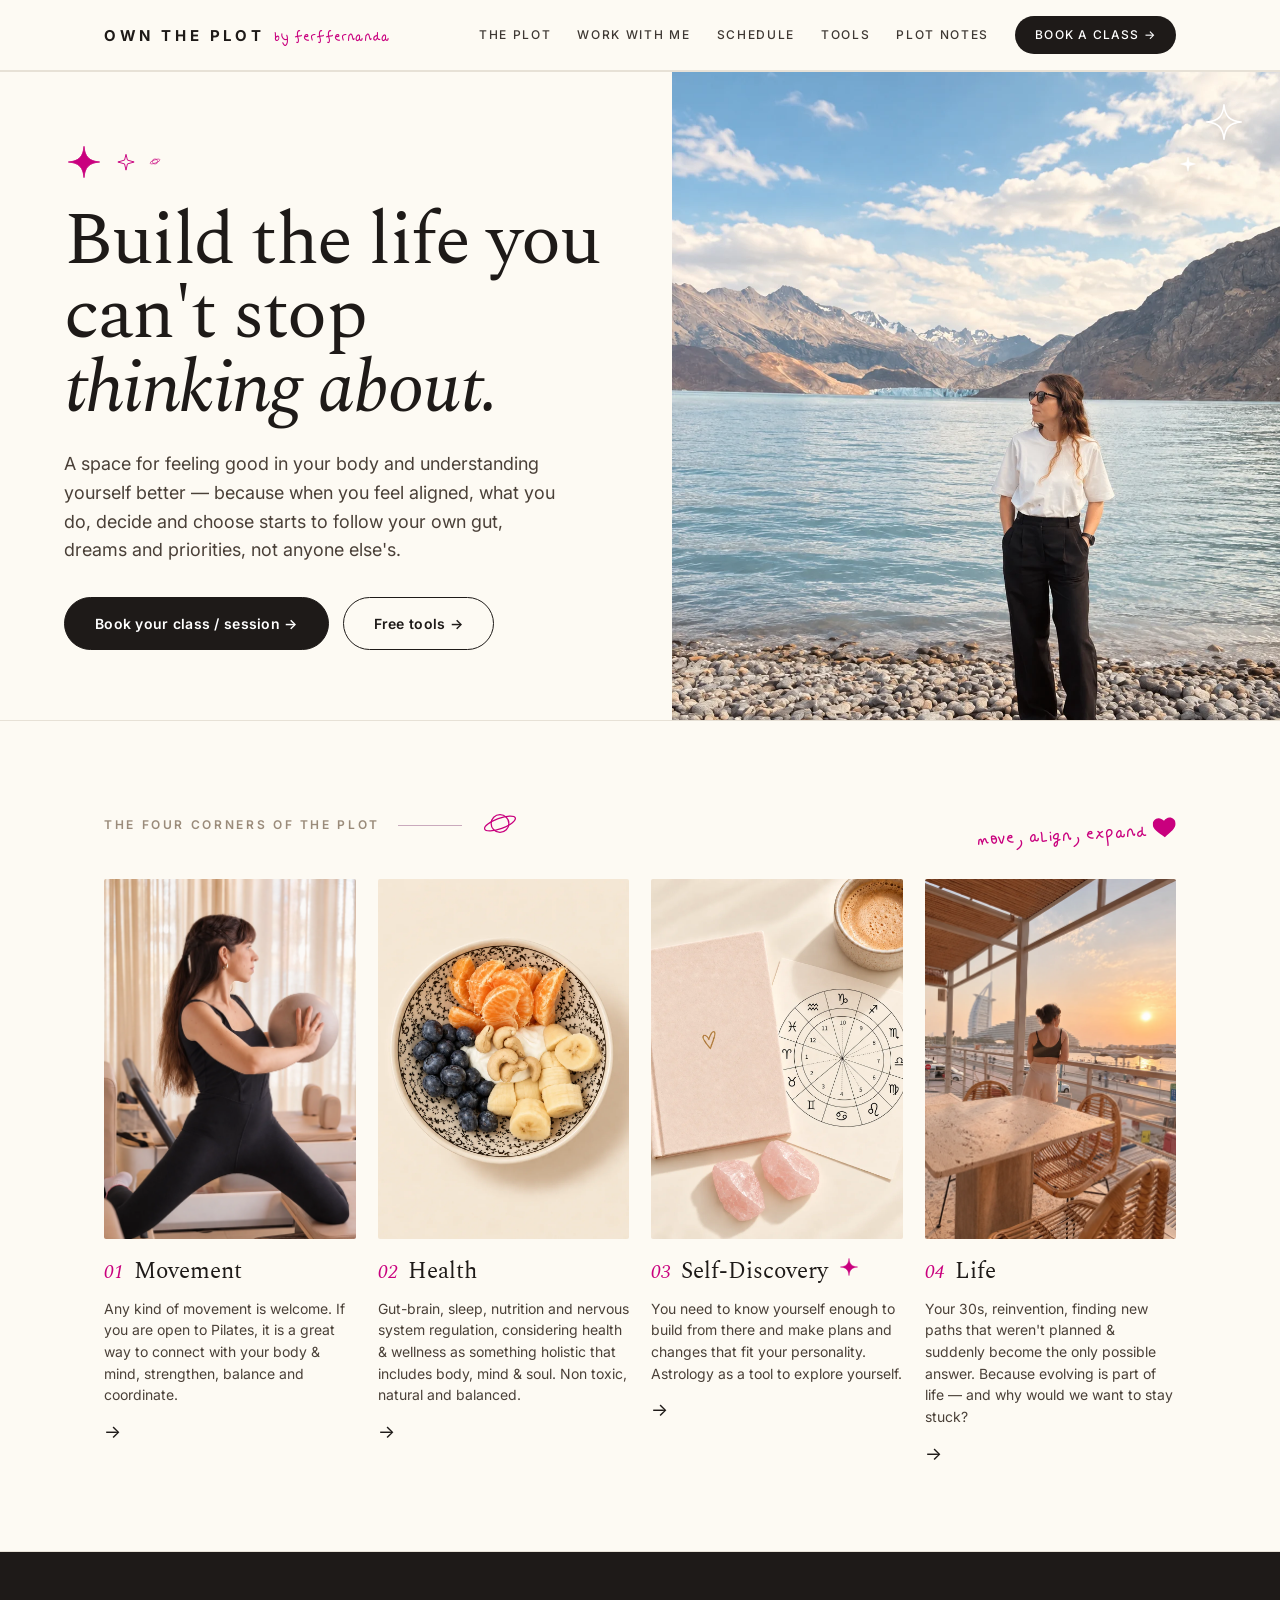
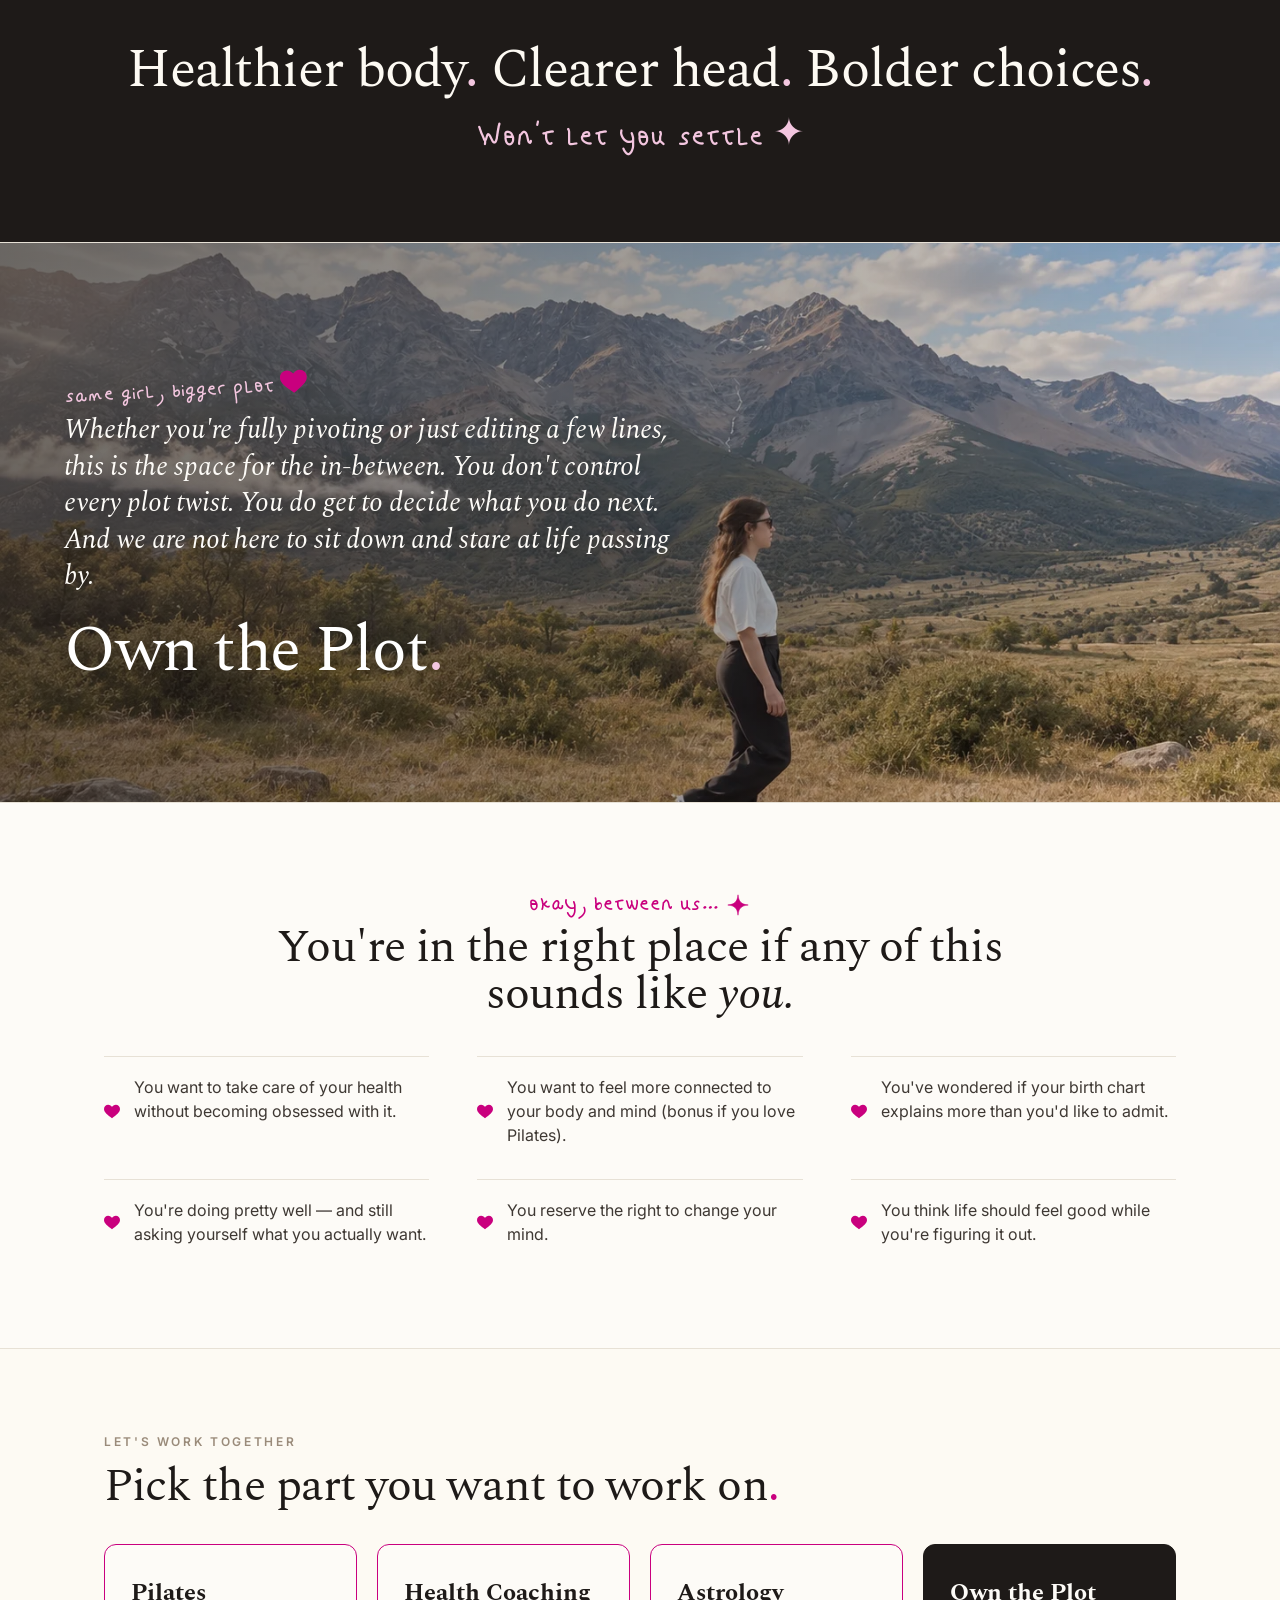
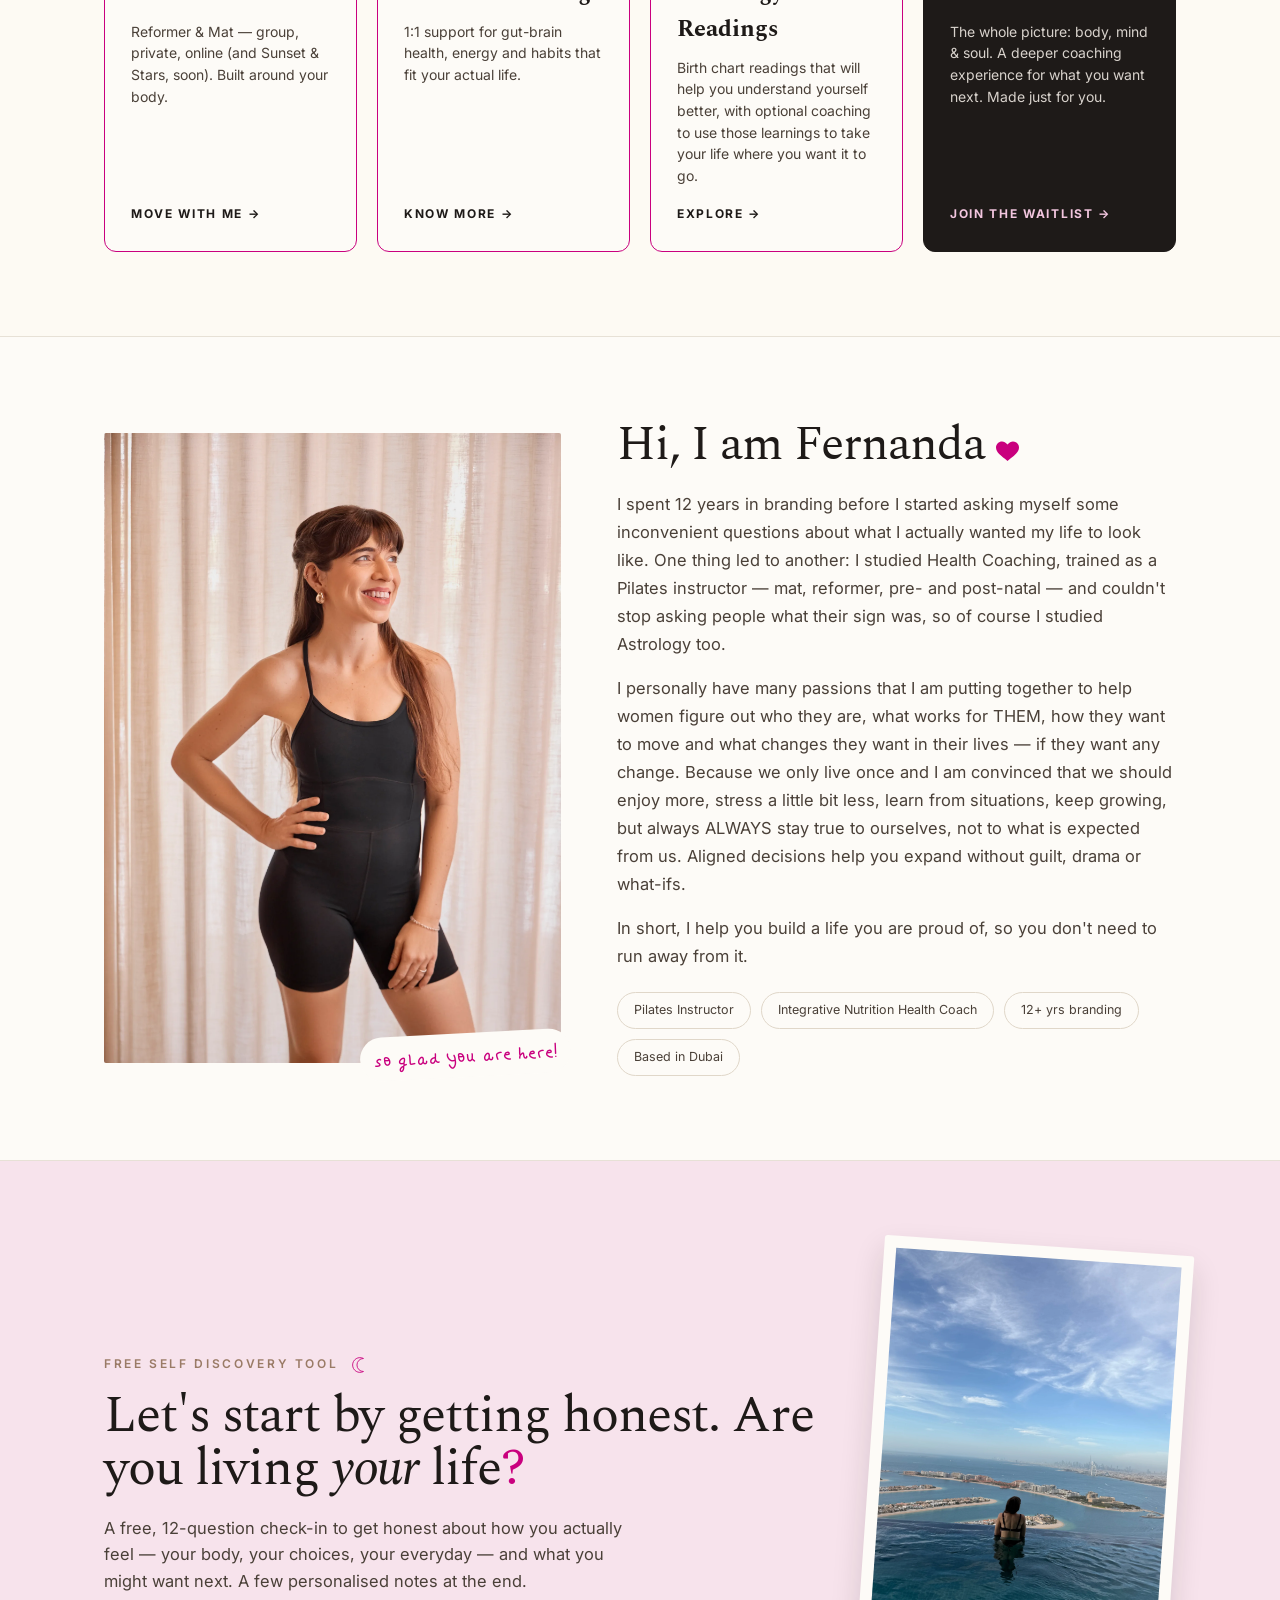
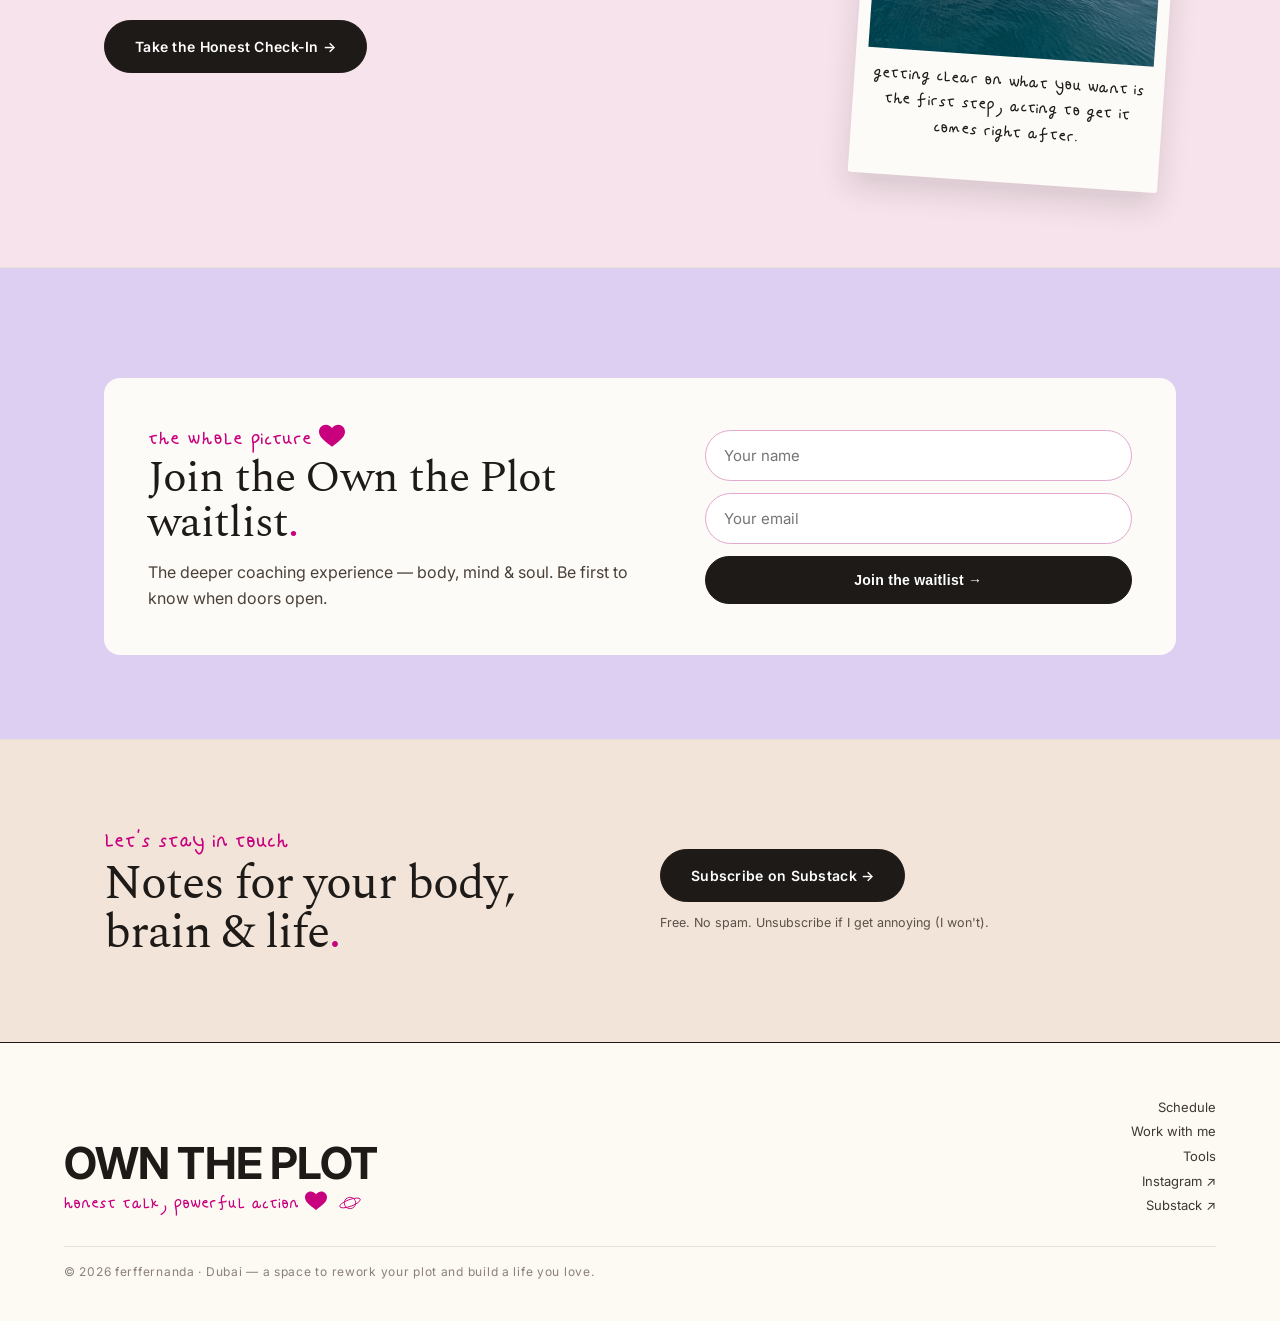
==== commit 7240c1e9: "Add files via upload" ====
--- a/index.html
+++ b/index.html
@@ -66,7 +66,7 @@
         <span class="line"></span>
         <svg width="40" height="40" viewBox="0 0 54 54" fill="none" stroke="#C9007E" stroke-width="1.7"><circle cx="27" cy="25" r="12"/><ellipse cx="27" cy="25" rx="22" ry="7" transform="rotate(-20 27 25)"/></svg>
       </div>
-      <span class="script" style="font-size:23px;transform:rotate(-3deg)">move, align, expand ♥</span>
+      <span class="script" style="font-size:23px;transform:rotate(-3deg)">move, align, expand <svg class="hrt" viewBox="0 0 32 29" fill="currentColor" aria-hidden="true"><path d="M23.6 2C20.9 2 18.5 3.4 16 6 13.5 3.4 11.1 2 8.4 2 3.8 2 0 5.8 0 10.4 0 17.6 7.6 22 16 29 24.4 22 32 17.6 32 10.4 32 5.8 28.2 2 23.6 2Z"/></svg></span>
     </div>
     <div class="corners">
       <div class="corner">
@@ -108,7 +108,7 @@
   <img src="images/mountain.webp" alt="Fernanda walking in the mountains">
   <div class="scrim"></div>
   <div class="band-copy">
-    <div class="script">same girl, bigger plot ♥</div>
+    <div class="script">same girl, bigger plot <svg class="hrt" viewBox="0 0 32 29" fill="currentColor" aria-hidden="true"><path d="M23.6 2C20.9 2 18.5 3.4 16 6 13.5 3.4 11.1 2 8.4 2 3.8 2 0 5.8 0 10.4 0 17.6 7.6 22 16 29 24.4 22 32 17.6 32 10.4 32 5.8 28.2 2 23.6 2Z"/></svg></div>
     <p class="lead">Whether you're fully pivoting or just editing a few lines, this is the space for the in-between. You don't control every plot twist. You do get to decide what you do next. And we are not here to sit down and stare at life passing by.</p>
     <div class="big">Own the Plot<span style="color:#F3C6DF">.</span></div>
   </div>
@@ -122,12 +122,12 @@
       <div class="display">You're in the right place if any of this sounds like <span class="it">you.</span></div>
     </div>
     <div class="foryou">
-      <div class="item"><span class="h">♥</span><span class="t">You want to take care of your health without becoming obsessed with it.</span></div>
-      <div class="item"><span class="h">♥</span><span class="t">You want to feel more connected to your body and mind (bonus if you love Pilates).</span></div>
-      <div class="item"><span class="h">♥</span><span class="t">You've wondered if your birth chart explains more than you'd like to admit.</span></div>
-      <div class="item"><span class="h">♥</span><span class="t">You're doing pretty well — and still asking yourself what you actually want.</span></div>
-      <div class="item"><span class="h">♥</span><span class="t">You reserve the right to change your mind.</span></div>
-      <div class="item"><span class="h">♥</span><span class="t">You think life should feel good while you're figuring it out.</span></div>
+      <div class="item"><span class="h"><svg class="hrt" viewBox="0 0 32 29" fill="currentColor" aria-hidden="true"><path d="M23.6 2C20.9 2 18.5 3.4 16 6 13.5 3.4 11.1 2 8.4 2 3.8 2 0 5.8 0 10.4 0 17.6 7.6 22 16 29 24.4 22 32 17.6 32 10.4 32 5.8 28.2 2 23.6 2Z"/></svg></span><span class="t">You want to take care of your health without becoming obsessed with it.</span></div>
+      <div class="item"><span class="h"><svg class="hrt" viewBox="0 0 32 29" fill="currentColor" aria-hidden="true"><path d="M23.6 2C20.9 2 18.5 3.4 16 6 13.5 3.4 11.1 2 8.4 2 3.8 2 0 5.8 0 10.4 0 17.6 7.6 22 16 29 24.4 22 32 17.6 32 10.4 32 5.8 28.2 2 23.6 2Z"/></svg></span><span class="t">You want to feel more connected to your body and mind (bonus if you love Pilates).</span></div>
+      <div class="item"><span class="h"><svg class="hrt" viewBox="0 0 32 29" fill="currentColor" aria-hidden="true"><path d="M23.6 2C20.9 2 18.5 3.4 16 6 13.5 3.4 11.1 2 8.4 2 3.8 2 0 5.8 0 10.4 0 17.6 7.6 22 16 29 24.4 22 32 17.6 32 10.4 32 5.8 28.2 2 23.6 2Z"/></svg></span><span class="t">You've wondered if your birth chart explains more than you'd like to admit.</span></div>
+      <div class="item"><span class="h"><svg class="hrt" viewBox="0 0 32 29" fill="currentColor" aria-hidden="true"><path d="M23.6 2C20.9 2 18.5 3.4 16 6 13.5 3.4 11.1 2 8.4 2 3.8 2 0 5.8 0 10.4 0 17.6 7.6 22 16 29 24.4 22 32 17.6 32 10.4 32 5.8 28.2 2 23.6 2Z"/></svg></span><span class="t">You're doing pretty well — and still asking yourself what you actually want.</span></div>
+      <div class="item"><span class="h"><svg class="hrt" viewBox="0 0 32 29" fill="currentColor" aria-hidden="true"><path d="M23.6 2C20.9 2 18.5 3.4 16 6 13.5 3.4 11.1 2 8.4 2 3.8 2 0 5.8 0 10.4 0 17.6 7.6 22 16 29 24.4 22 32 17.6 32 10.4 32 5.8 28.2 2 23.6 2Z"/></svg></span><span class="t">You reserve the right to change your mind.</span></div>
+      <div class="item"><span class="h"><svg class="hrt" viewBox="0 0 32 29" fill="currentColor" aria-hidden="true"><path d="M23.6 2C20.9 2 18.5 3.4 16 6 13.5 3.4 11.1 2 8.4 2 3.8 2 0 5.8 0 10.4 0 17.6 7.6 22 16 29 24.4 22 32 17.6 32 10.4 32 5.8 28.2 2 23.6 2Z"/></svg></span><span class="t">You think life should feel good while you're figuring it out.</span></div>
     </div>
   </div>
 </section>
@@ -175,7 +175,7 @@
         <span class="note">so glad you are here!</span>
       </div>
       <div>
-        <h2>Hi, I am Fernanda <span class="script" style="font-size:23px">♥</span></h2>
+        <h2>Hi, I am Fernanda <span class="script" style="font-size:23px"><svg class="hrt" viewBox="0 0 32 29" fill="currentColor" aria-hidden="true"><path d="M23.6 2C20.9 2 18.5 3.4 16 6 13.5 3.4 11.1 2 8.4 2 3.8 2 0 5.8 0 10.4 0 17.6 7.6 22 16 29 24.4 22 32 17.6 32 10.4 32 5.8 28.2 2 23.6 2Z"/></svg></span></h2>
         <p>I spent 12 years in branding before I started asking myself some inconvenient questions about what I actually wanted my life to look like. One thing led to another: I studied Health Coaching, trained as a Pilates instructor — mat, reformer, pre- and post-natal — and couldn't stop asking people what their sign was, so of course I studied Astrology too.</p>
         <p>I personally have many passions that I am putting together to help women figure out who they are, what works for THEM, how they want to move and what changes they want in their lives — if they want any change. Because we only live once and I am convinced that we should enjoy more, stress a little bit less, learn from situations, keep growing, but always ALWAYS stay true to ourselves, not to what is expected from us. Aligned decisions help you expand without guilt, drama or what-ifs.</p>
         <p>In short, I help you build a life you are proud of, so you don't need to run away from it.</p>
@@ -198,7 +198,7 @@
         <div class="eyebrow" style="color:#9A7B66;margin-bottom:14px">Free self discovery tool <svg width="20" height="20" viewBox="0 0 46 46" fill="none" stroke="#C9007E" stroke-width="2" style="vertical-align:middle;margin-left:6px"><path d="M31 8 A17 17 0 1 0 31 38 A13 13 0 1 1 31 8 Z"/></svg></div>
         <div class="display">Let's start by getting honest. Are you living <span class="it">your</span> life<span class="pink">?</span></div>
         <p>A free, 12-question check-in to get honest about how you actually feel — your body, your choices, your everyday — and what you might want next. A few personalised notes at the end.</p>
-        <a href="check-in.html" class="pill-dark" style="margin-top:26px">Take the Honest Check-In →</a>
+        <a href="https://honest-checkin-ferffernanda.netlify.app/" target="_blank" rel="noopener" class="pill-dark" style="margin-top:26px">Take the Honest Check-In →</a>
       </div>
       <div>
         <div class="polaroid">
@@ -215,7 +215,7 @@
   <div class="wrap">
     <div class="waitlist" style="background:#FDFBF7">
       <div>
-        <div class="script" style="font-size:26px;margin-bottom:6px">the whole picture ♥</div>
+        <div class="script" style="font-size:26px;margin-bottom:6px">the whole picture <svg class="hrt" viewBox="0 0 32 29" fill="currentColor" aria-hidden="true"><path d="M23.6 2C20.9 2 18.5 3.4 16 6 13.5 3.4 11.1 2 8.4 2 3.8 2 0 5.8 0 10.4 0 17.6 7.6 22 16 29 24.4 22 32 17.6 32 10.4 32 5.8 28.2 2 23.6 2Z"/></svg></div>
         <div class="display" style="font-size:clamp(30px,4vw,44px)">Join the Own the Plot waitlist<span class="pink">.</span></div>
         <p>The deeper coaching experience — body, mind &amp; soul. Be first to know when doors open.</p>
       </div>
@@ -228,7 +228,7 @@
           <button type="submit" class="pill-dark" style="justify-content:center">Join the waitlist →</button>
         </form>
         <div class="form-done" style="display:none">
-          <div class="script" style="font-size:26px;color:#C9007E">yay — you're in ♥</div>
+          <div class="script" style="font-size:26px;color:#C9007E">yay — you're in <svg class="hrt" viewBox="0 0 32 29" fill="currentColor" aria-hidden="true"><path d="M23.6 2C20.9 2 18.5 3.4 16 6 13.5 3.4 11.1 2 8.4 2 3.8 2 0 5.8 0 10.4 0 17.6 7.6 22 16 29 24.4 22 32 17.6 32 10.4 32 5.8 28.2 2 23.6 2Z"/></svg></div>
           <p style="margin:6px 0 0;font-size:16px;color:#4A4038">You're on the Own the Plot waitlist. I'll be in touch the moment doors open.</p>
         </div>
       </div>
@@ -257,7 +257,7 @@
   <div class="footer-top">
     <div class="footer-brand">
       <div class="big">Own the Plot</div>
-      <div class="script">honest talk, powerful action ♥ <svg width="28" height="28" viewBox="0 0 54 54" fill="none" stroke="#C9007E" stroke-width="1.7" style="vertical-align:middle;margin-left:3px"><circle cx="27" cy="25" r="11"/><ellipse cx="27" cy="25" rx="21" ry="6.5" transform="rotate(-20 27 25)"/></svg></div>
+      <div class="script">honest talk, powerful action <svg class="hrt" viewBox="0 0 32 29" fill="currentColor" aria-hidden="true"><path d="M23.6 2C20.9 2 18.5 3.4 16 6 13.5 3.4 11.1 2 8.4 2 3.8 2 0 5.8 0 10.4 0 17.6 7.6 22 16 29 24.4 22 32 17.6 32 10.4 32 5.8 28.2 2 23.6 2Z"/></svg> <svg width="28" height="28" viewBox="0 0 54 54" fill="none" stroke="#C9007E" stroke-width="1.7" style="vertical-align:middle;margin-left:3px"><circle cx="27" cy="25" r="11"/><ellipse cx="27" cy="25" rx="21" ry="6.5" transform="rotate(-20 27 25)"/></svg></div>
     </div>
     <div class="footer-links">
       <a href="schedule.html">Schedule</a>
--- a/styles.css
+++ b/styles.css
@@ -81,8 +81,7 @@
 /* ---------- header / nav ---------- */
 .site-header{
   position:sticky;top:0;z-index:50;
-  background:rgba(253,250,243,.92);
-  backdrop-filter:saturate(1.1) blur(8px);
+  background:var(--cream);
   border-bottom:1px solid var(--line);
 }
 .nav{
@@ -265,7 +264,7 @@
 @media (max-width:600px){
   .class-row{grid-template-columns:64px 1fr;gap:6px 10px;}
   .class-row .chip{grid-column:2;justify-self:start;margin-top:2px;}
-  .class-row .bk{grid-column:1 / -1;justify-self:start;margin-top:4px;}
+  .class-row .bk{grid-column:2;justify-self:start;margin-top:8px;}
 }
 .day-off{color:var(--muted);font-size:15px;font-style:italic;font-family:var(--font-serif);}
 .tt-note{margin:18px 0 0;font-size:13.5px;color:var(--muted);}
@@ -293,9 +292,9 @@
   .nav-links{
     position:absolute;top:100%;left:0;right:0;
     flex-direction:column;align-items:flex-start;gap:0;
-    background:var(--cream);border-bottom:1px solid var(--line);
-    padding:8px var(--gutter) 20px;
-    max-height:0;overflow:hidden;transition:max-height .28s ease;
+    background:var(--cream);border-bottom:none;
+    padding:0 var(--gutter);
+    max-height:0;overflow:hidden;transition:max-height .28s ease,padding .28s ease;
   }
   .nav-links a{padding:14px 0;width:100%;border-bottom:1px solid var(--line);letter-spacing:.12em;}
   .nav-links a.cta{margin-top:14px;text-align:center;border-bottom:none;}
@@ -303,7 +302,7 @@
     display:flex;flex-direction:column;gap:5px;cursor:pointer;padding:6px;
   }
   .nav-toggle-label span{width:24px;height:2px;background:var(--ink);transition:.25s;}
-  .nav-toggle:checked ~ .nav-links{max-height:400px;}
+  .nav-toggle:checked ~ .nav-links{max-height:440px;padding:8px var(--gutter) 20px;border-bottom:1px solid var(--line);}
   .nav-toggle:checked ~ .nav-toggle-label span:nth-child(1){transform:translateY(7px) rotate(45deg);}
   .nav-toggle:checked ~ .nav-toggle-label span:nth-child(2){opacity:0;}
   .nav-toggle:checked ~ .nav-toggle-label span:nth-child(3){transform:translateY(-7px) rotate(-45deg);}
@@ -381,3 +380,30 @@
 @media (max-width:600px){
   .ci-result .tier-actions .pill-dark,.ci-result .tier-actions .pill-out{width:100%;justify-content:center;}
 }
+
+/* ---------- check-in: playful layer ---------- */
+.ci-hero{position:relative;overflow:hidden;}
+.ci-hero .wrap{position:relative;z-index:2;}
+.ci-deco{position:absolute;z-index:1;pointer-events:none;opacity:.95;animation:cifloat 6s ease-in-out infinite;}
+@keyframes cifloat{0%,100%{transform:translateY(0) rotate(0)}50%{transform:translateY(-12px) rotate(7deg)}}
+.ci-progress-wrap{max-width:760px;margin:0 auto 30px;display:flex;align-items:center;gap:14px;}
+.ci-bar{flex:1;height:10px;border-radius:100px;background:var(--blush);overflow:hidden;box-shadow:inset 0 1px 2px rgba(201,0,126,.08);}
+.ci-bar-fill{height:100%;width:0;background:linear-gradient(90deg,var(--soft-pink),var(--pink));border-radius:100px;transition:width .5s cubic-bezier(.34,1.3,.64,1);}
+.ci-bar-label{font-family:var(--font-script);color:var(--pink);font-size:21px;white-space:nowrap;min-width:92px;text-align:right;}
+label.opt{position:relative;}
+label.opt:has(input:checked)::after{content:"♥";margin-left:auto;color:var(--pink);font-size:15px;animation:cipop .35s cubic-bezier(.5,.1,.3,1.6);}
+@keyframes cipop{0%{transform:scale(0)}70%{transform:scale(1.35)}100%{transform:scale(1)}}
+.q{position:relative;}
+.q .qnum{transition:transform .2s;}
+.ci-result{position:relative;}
+.ci-spark{position:absolute;z-index:1;pointer-events:none;animation:cifloat 5s ease-in-out infinite;}
+.tier-sticker{display:inline-flex;align-items:center;gap:7px;font-family:var(--font-script);color:var(--pink);font-size:22px;background:var(--blush);padding:6px 18px;border-radius:100px;transform:rotate(-2deg);margin-bottom:18px;}
+
+/* ---------- brand heart (replaces emoji ♥) ---------- */
+.hrt{width:1em;height:1em;display:inline-block;vertical-align:-.14em;color:var(--pink);}
+.foryou .item span.h{display:inline-flex;align-items:center;}
+
+/* ---------- mobile: legend one-per-line ---------- */
+@media (max-width:600px){
+  .legend{flex-direction:column;gap:10px;align-items:flex-start;}
+}
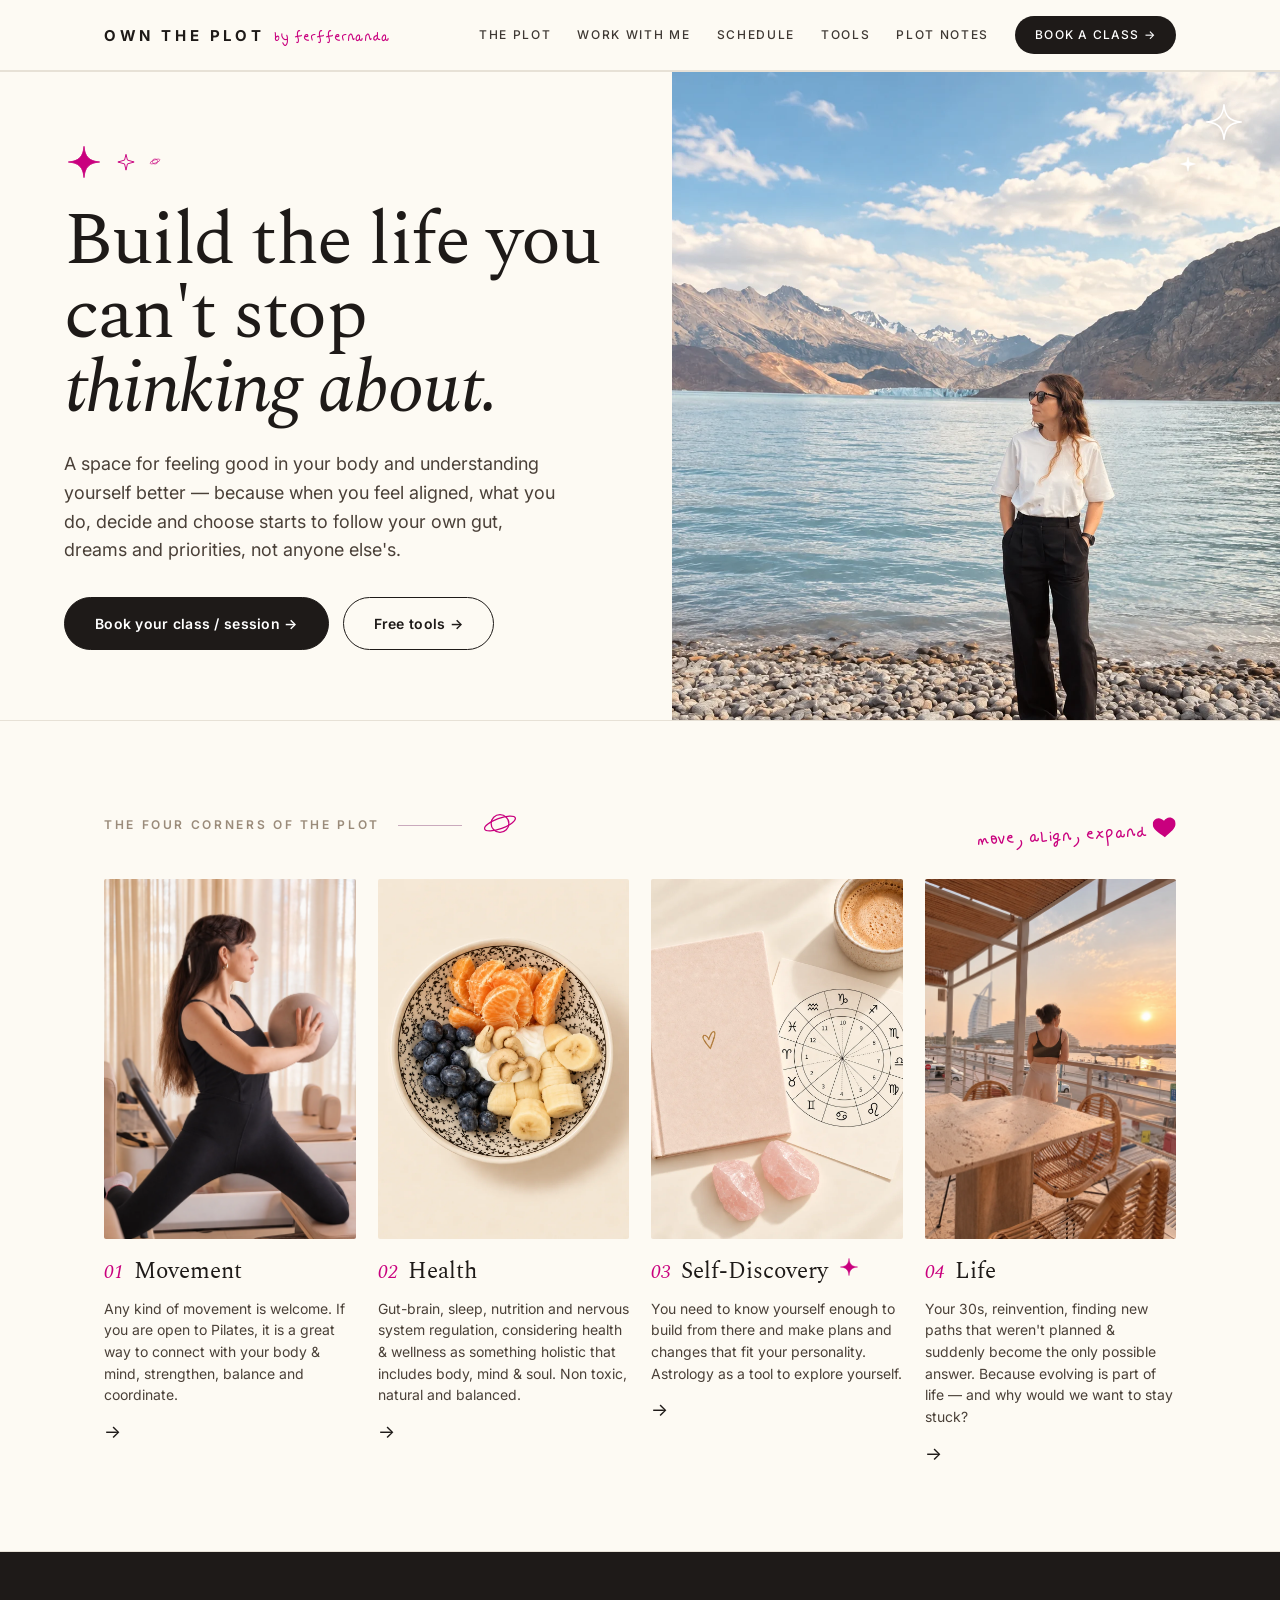
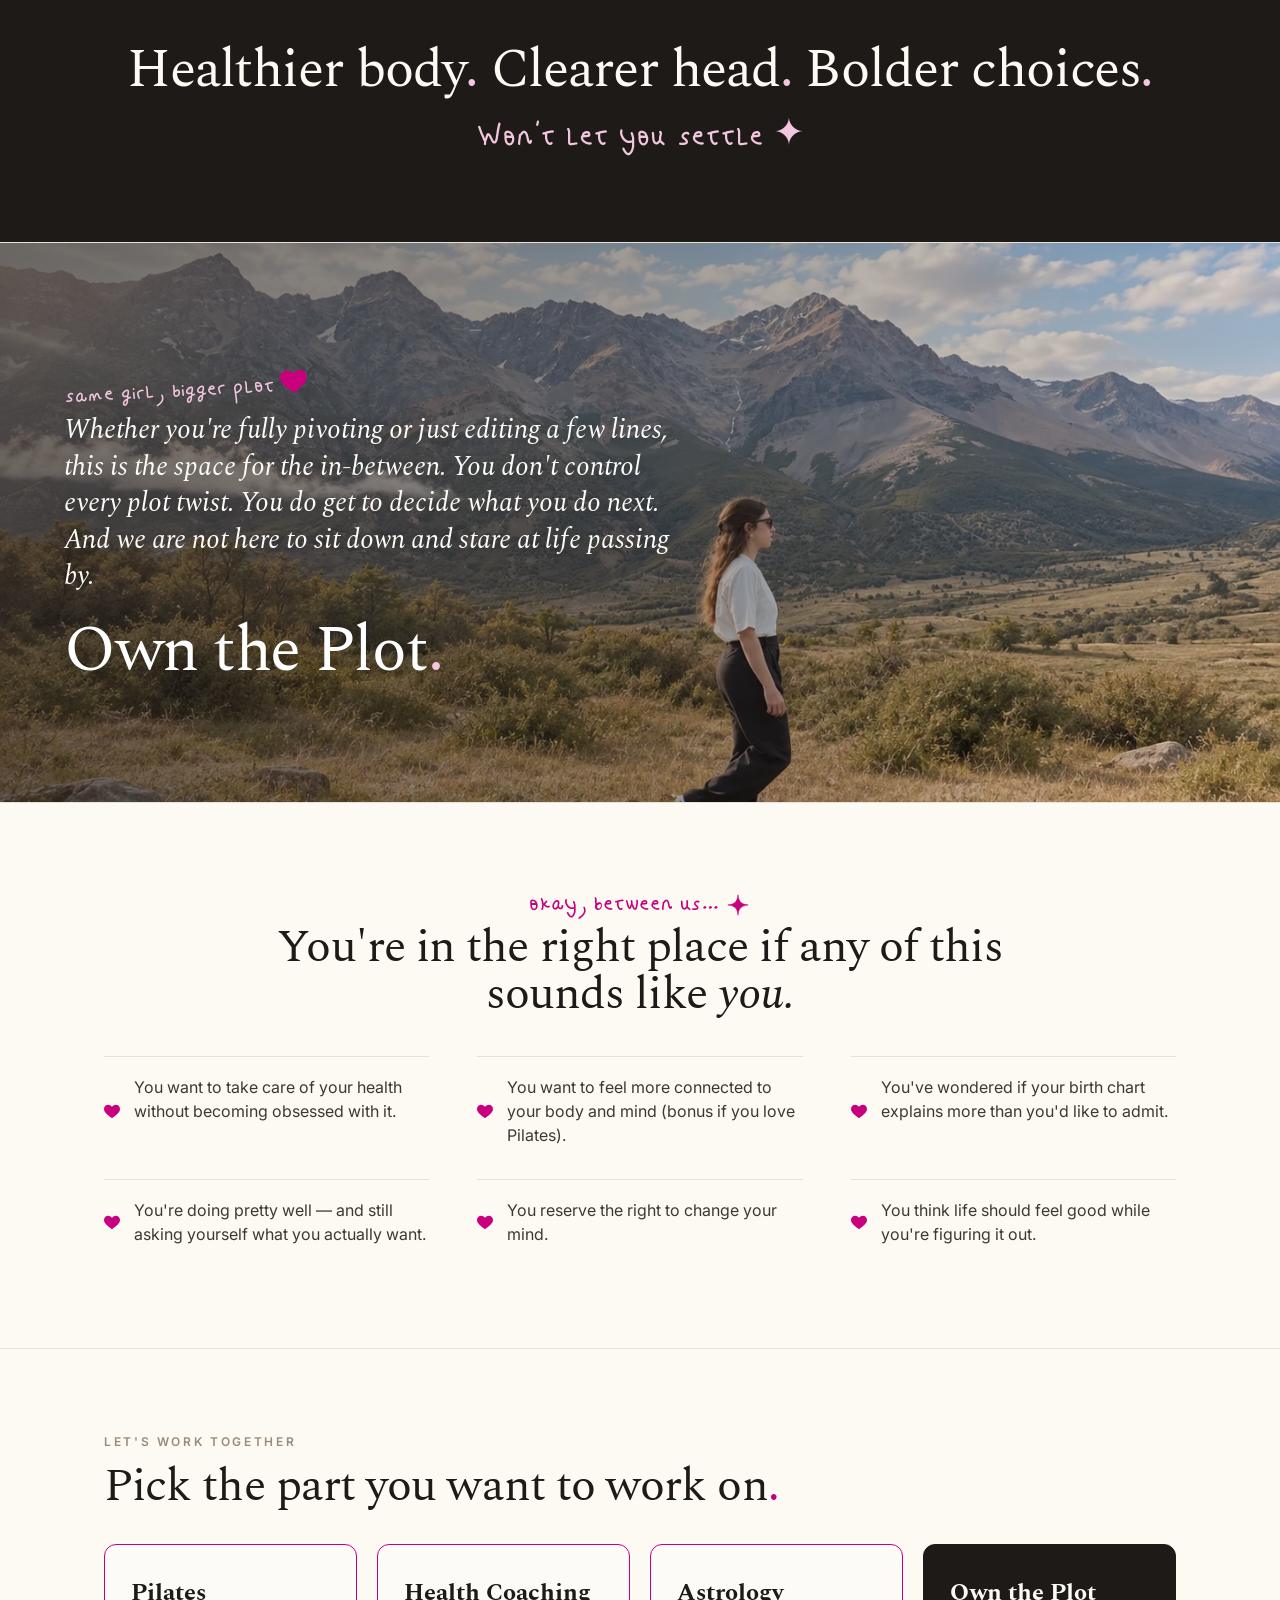
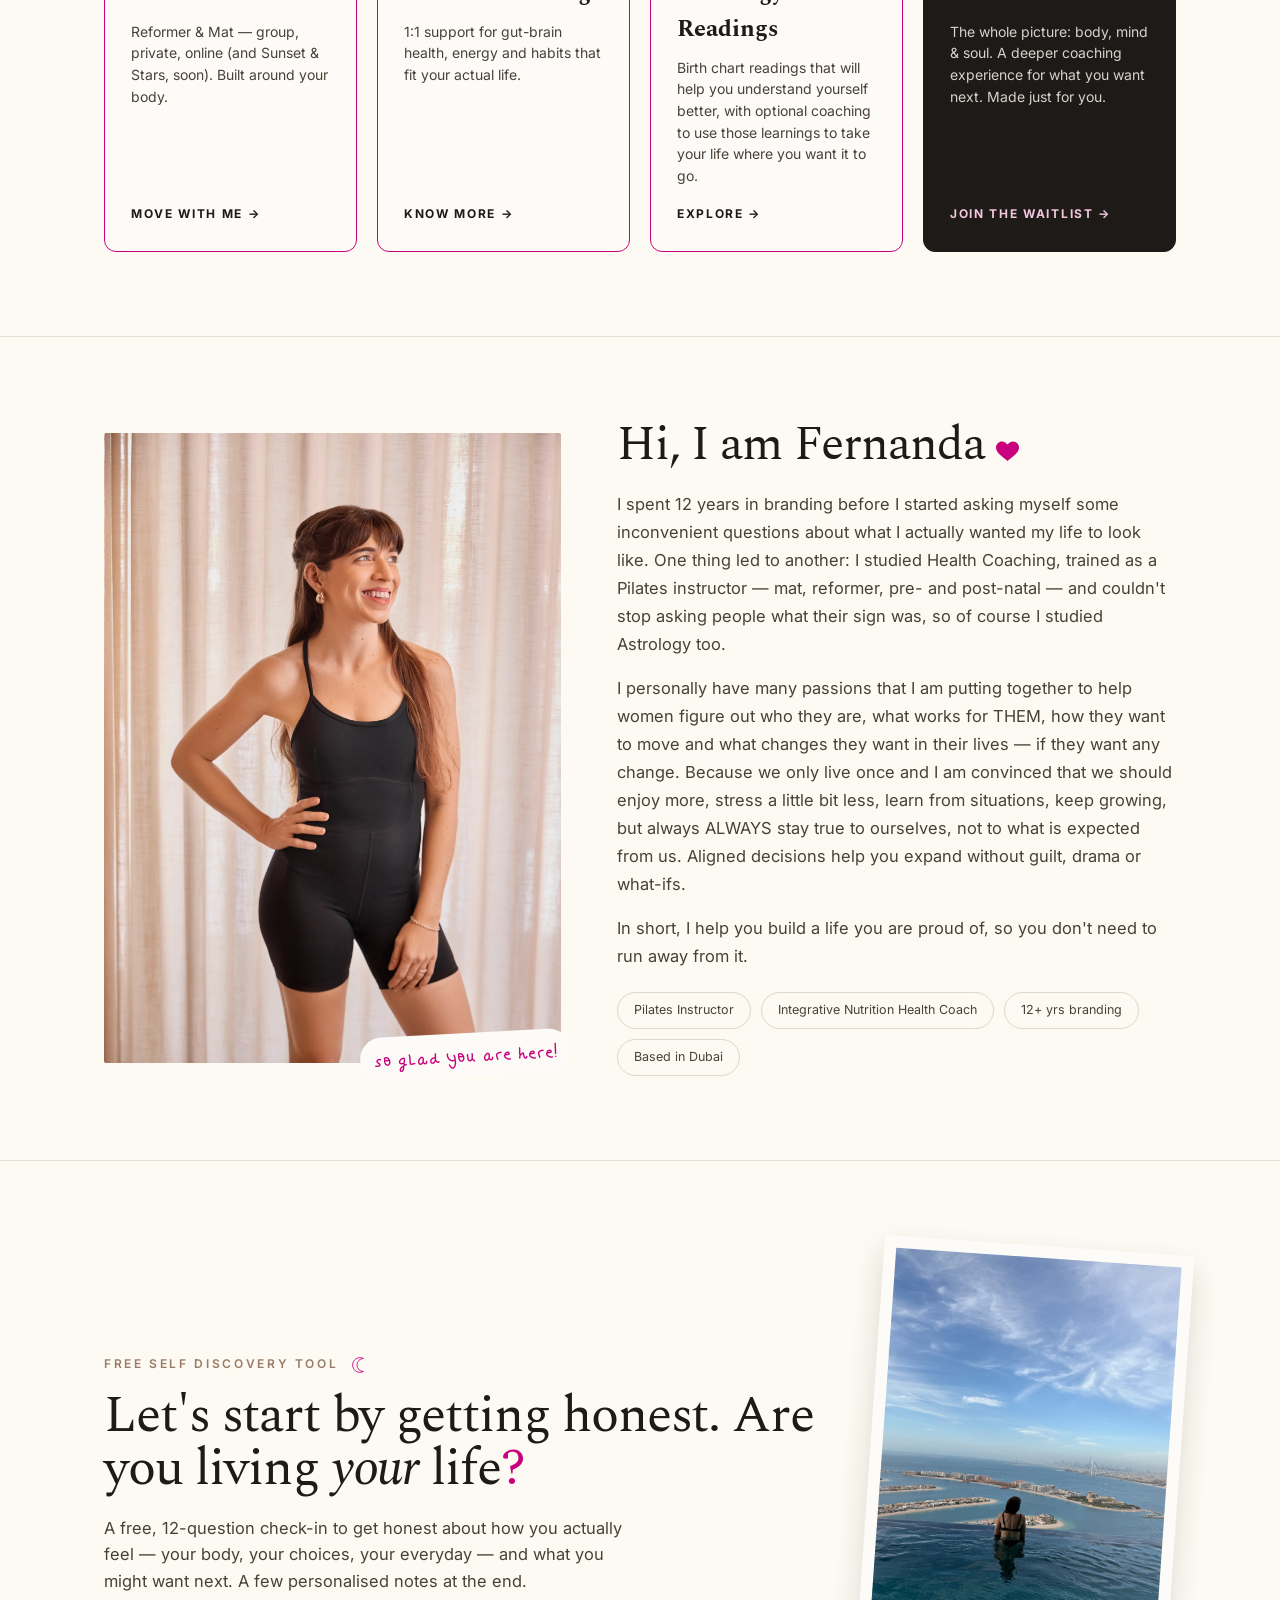
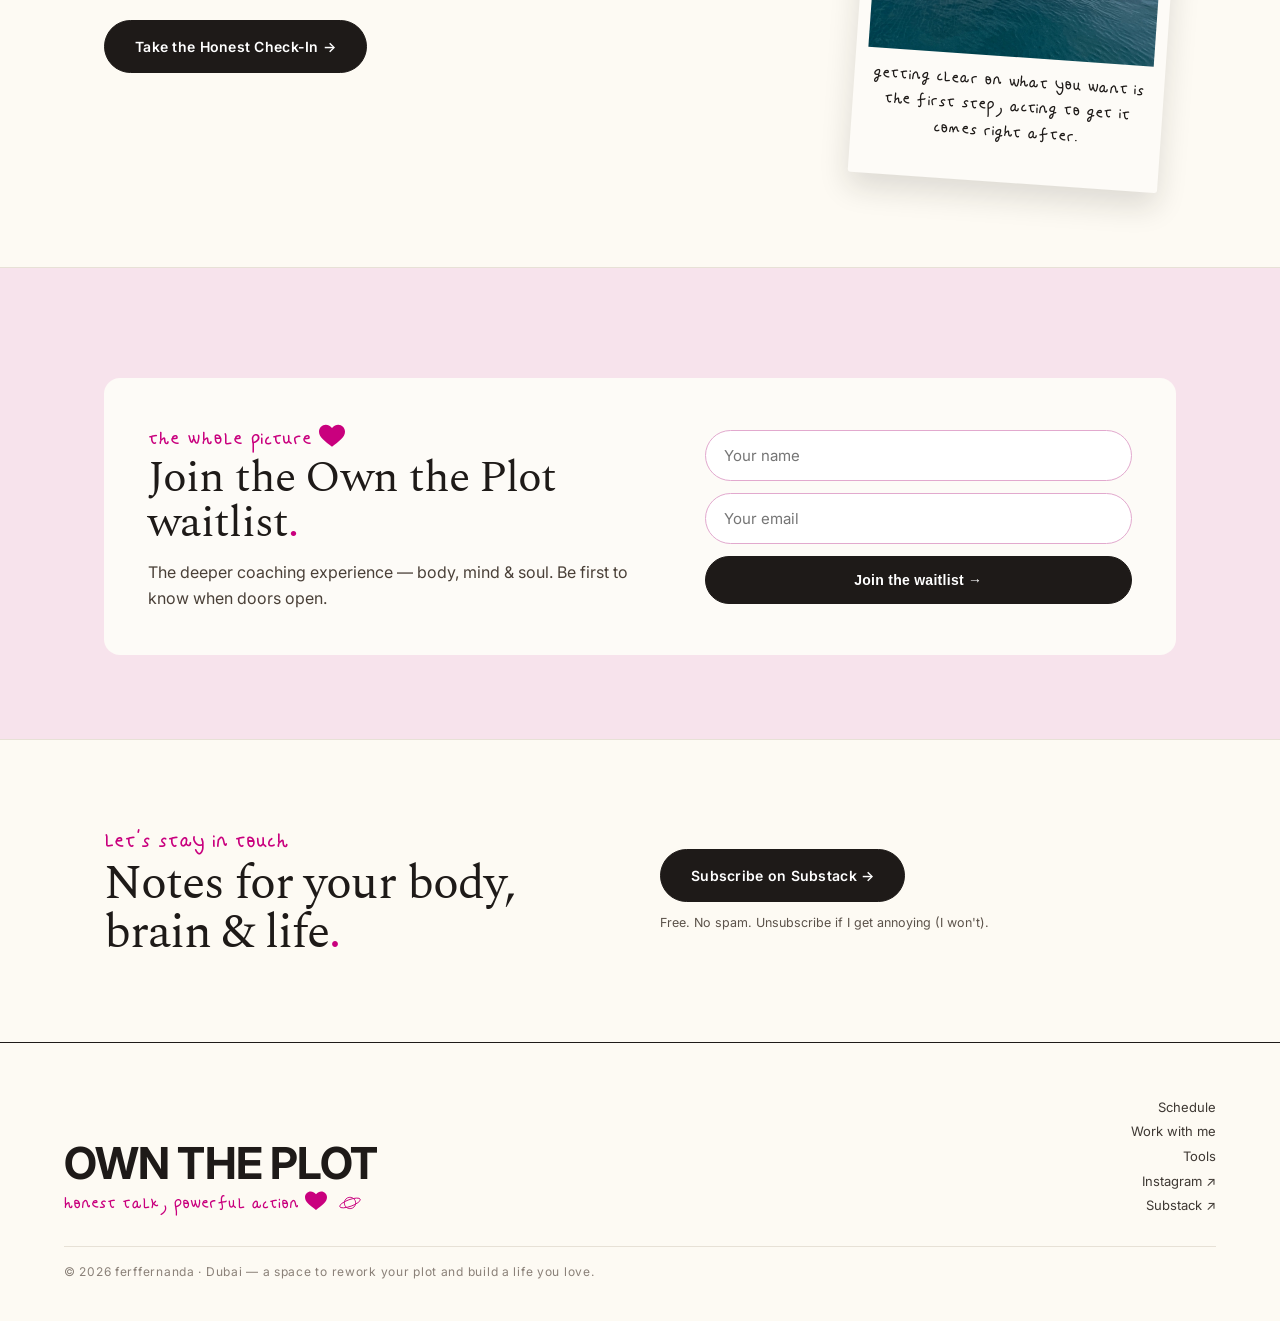
==== commit 384165ec: "Add files via upload" ====
--- a/index.html
+++ b/index.html
@@ -115,7 +115,7 @@
 </section>
 
 <!-- FOR YOU IF -->
-<section class="section section-paper">
+<section class="section">
   <div class="wrap">
     <div class="center-head">
       <div class="script" style="font-size:28px;margin-bottom:6px">okay, between us… <svg width="26" height="26" viewBox="0 0 46 46" fill="#C9007E" stroke="#C9007E" stroke-width="1" stroke-linejoin="round" style="vertical-align:middle"><path d="M23 5 C24 17 29 22 41 23 C29 24 24 29 23 41 C22 29 17 24 5 23 C17 22 22 17 23 5 Z"/></svg></div>
@@ -167,7 +167,7 @@
 </section>
 
 <!-- ABOUT -->
-<section class="section section-paper" id="about">
+<section class="section" id="about">
   <div class="wrap">
     <div class="about">
       <div class="photo">
@@ -191,7 +191,7 @@
 </section>
 
 <!-- FREEBIE -->
-<section class="section section-pink">
+<section class="section">
   <div class="wrap">
     <div class="freebie">
       <div>
@@ -211,7 +211,7 @@
 </section>
 
 <!-- OWN THE PLOT — WAITLIST -->
-<section class="section" id="waitlist" style="background:#DCCFF2">
+<section class="section" id="waitlist" style="background:var(--blush)">
   <div class="wrap">
     <div class="waitlist" style="background:#FDFBF7">
       <div>
@@ -237,7 +237,7 @@
 </section>
 
 <!-- NOTES / NEWSLETTER -->
-<section class="section section-sand" id="notes">
+<section class="section" id="notes">
   <div class="wrap">
     <div class="notes">
       <div>
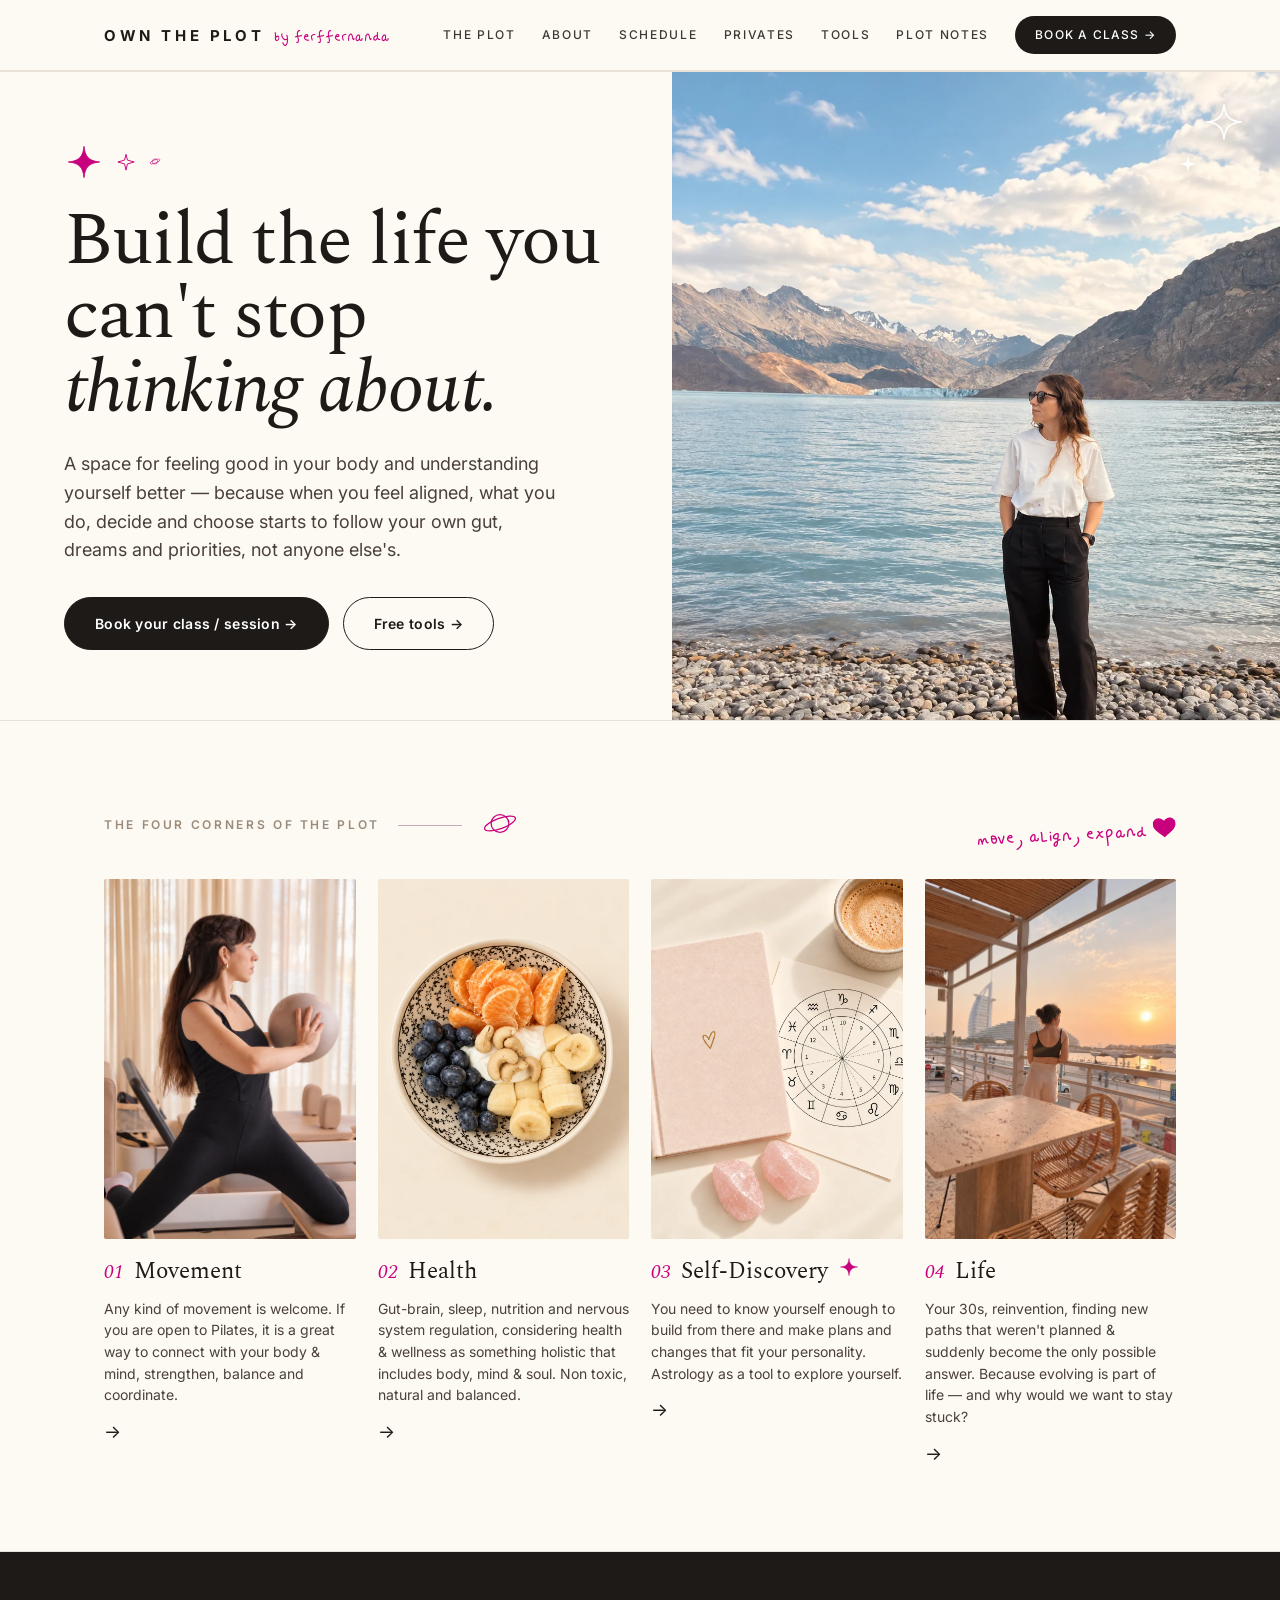
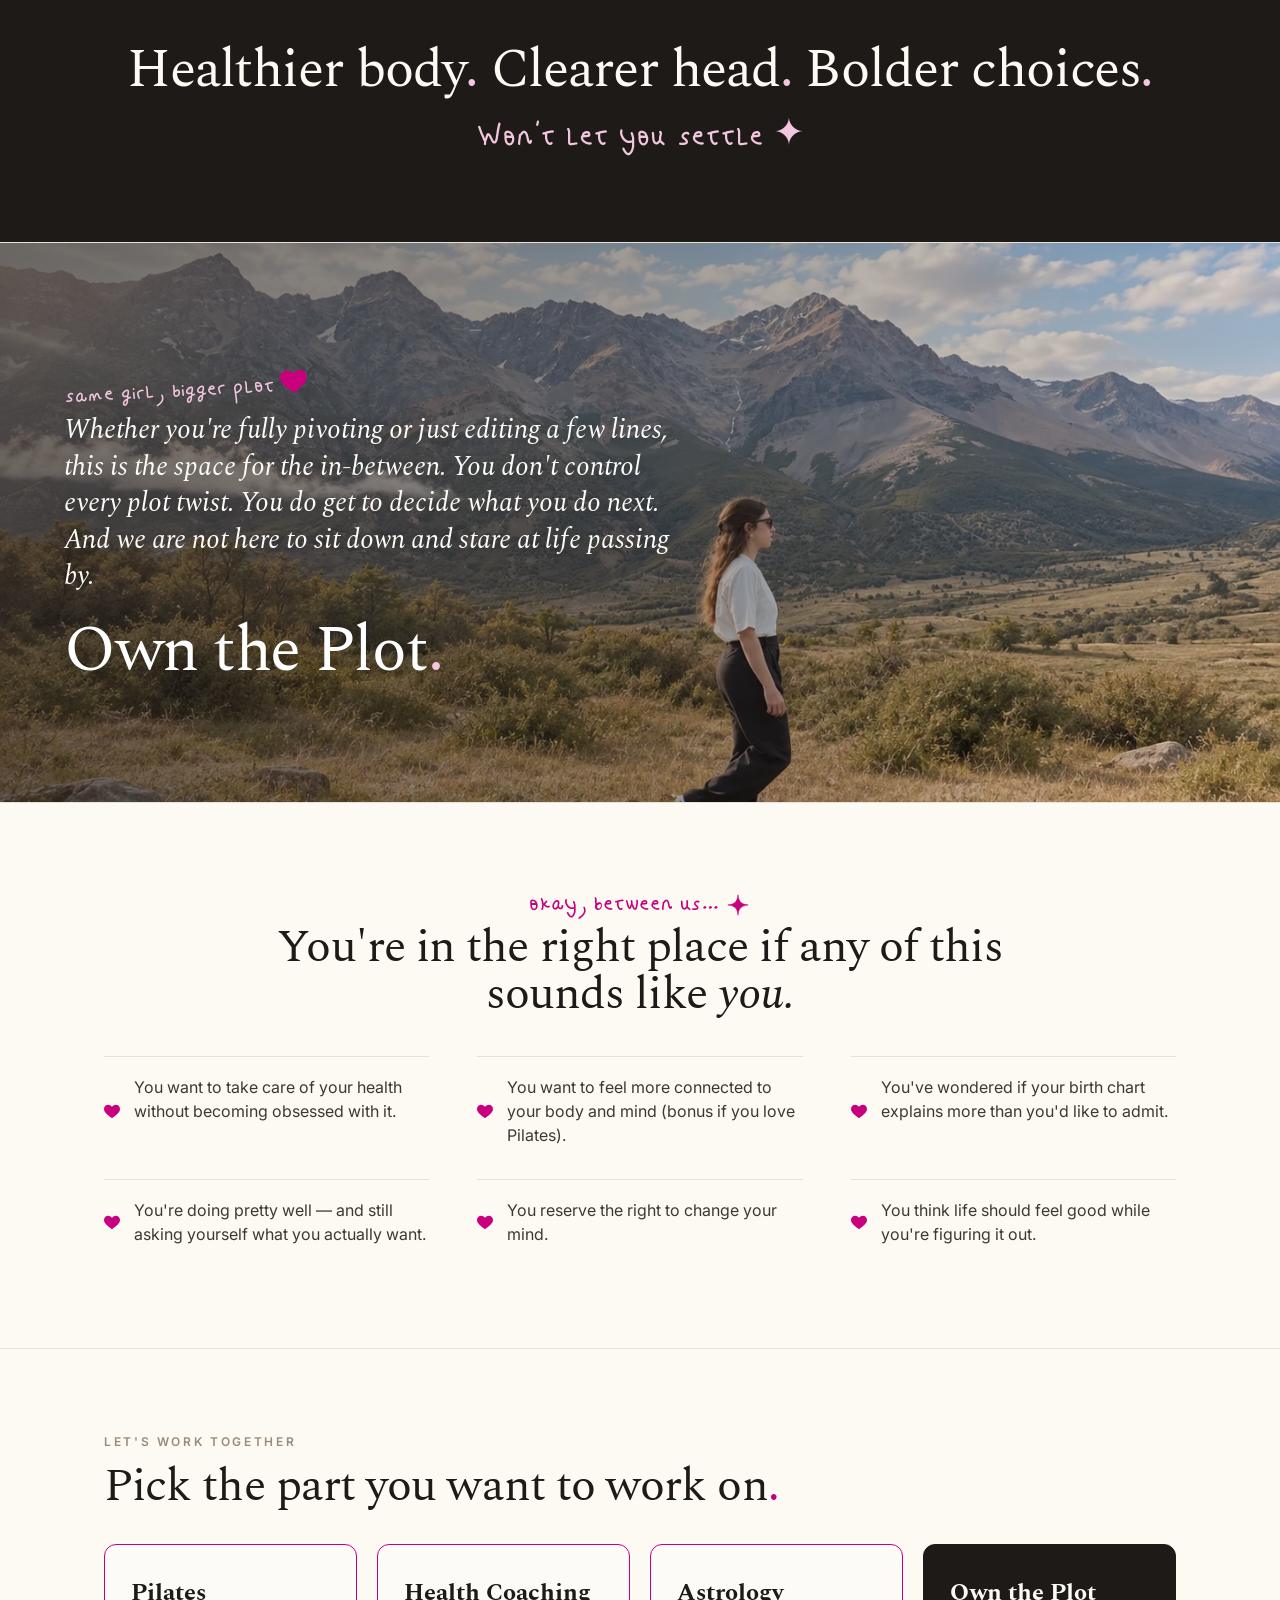
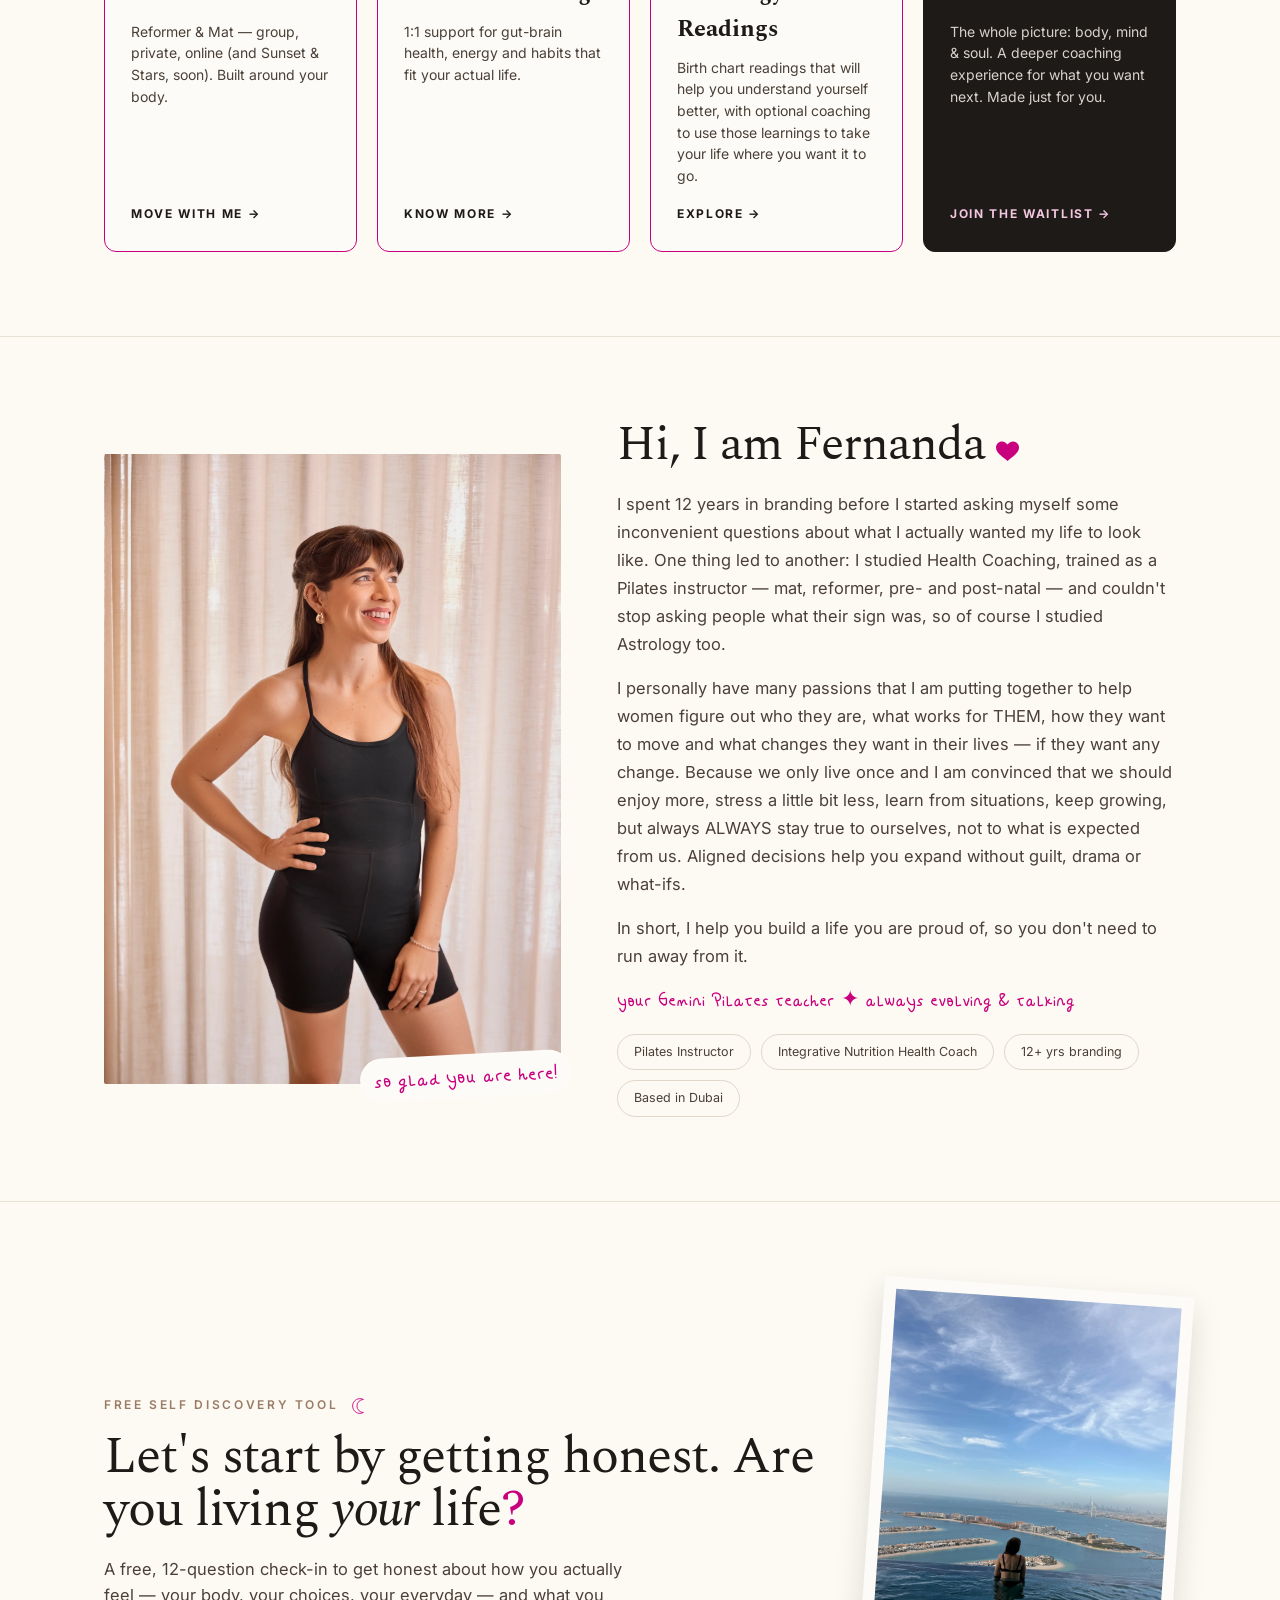
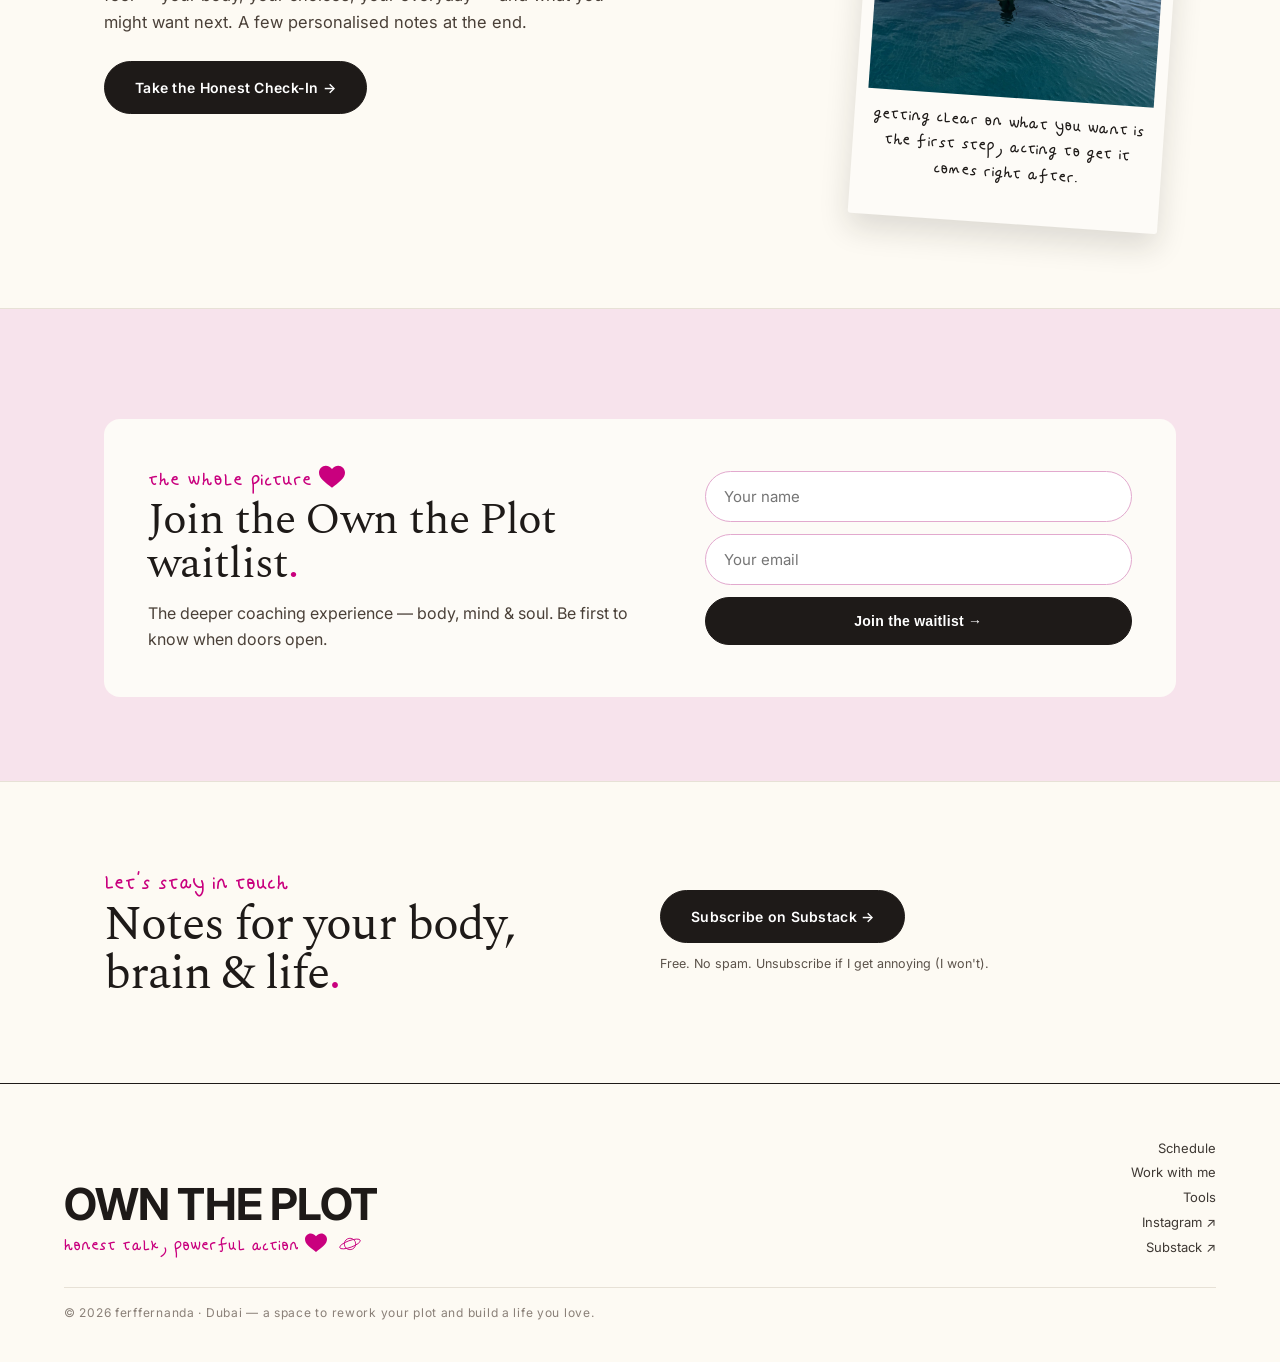
==== commit 45c2e6f7: "Add files via upload" ====
--- a/index.html
+++ b/index.html
@@ -24,9 +24,10 @@
     </a>
     <input type="checkbox" id="navtoggle" class="nav-toggle">
     <div class="nav-links">
-      <a href="#talk">The plot</a>
-      <a href="#work">Work with me</a>
+      <a href="index.html#talk">The plot</a>
+      <a href="about.html">About</a>
       <a href="schedule.html">Schedule</a>
+      <a href="privates.html">Privates</a>
       <a href="tools.html">Tools</a>
       <a href="https://ferffernanda.substack.com" target="_blank" rel="noopener">Plot Notes</a>
       <a class="cta" href="schedule.html">Book a class →</a>
@@ -179,6 +180,7 @@
         <p>I spent 12 years in branding before I started asking myself some inconvenient questions about what I actually wanted my life to look like. One thing led to another: I studied Health Coaching, trained as a Pilates instructor — mat, reformer, pre- and post-natal — and couldn't stop asking people what their sign was, so of course I studied Astrology too.</p>
         <p>I personally have many passions that I am putting together to help women figure out who they are, what works for THEM, how they want to move and what changes they want in their lives — if they want any change. Because we only live once and I am convinced that we should enjoy more, stress a little bit less, learn from situations, keep growing, but always ALWAYS stay true to ourselves, not to what is expected from us. Aligned decisions help you expand without guilt, drama or what-ifs.</p>
         <p>In short, I help you build a life you are proud of, so you don't need to run away from it.</p>
+        <div class="script" style="font-size:22px;margin-top:18px">your Gemini Pilates teacher ✦ always evolving &amp; talking</div>
         <div class="pills">
           <span>Pilates Instructor</span>
           <span>Integrative Nutrition Health Coach</span>
--- a/styles.css
+++ b/styles.css
@@ -407,3 +407,15 @@
 @media (max-width:600px){
   .legend{flex-direction:column;gap:10px;align-items:flex-start;}
 }
+
+/* ---------- about page ---------- */
+.creds{list-style:none;padding:0;margin:30px 0 0;}
+.cred{padding:22px 0;border-top:1px solid var(--line);}
+.cred:first-child{border-top:none;}
+.cred h3{font-family:var(--font-serif);font-size:clamp(19px,2.4vw,23px);font-weight:400;margin:0 0 4px;}
+.cred .org{display:block;font-size:12px;font-weight:700;letter-spacing:.1em;color:var(--pink);text-transform:uppercase;margin-bottom:9px;}
+.cred p{margin:0;font-size:15px;line-height:1.55;color:#4A4038;}
+.lang-row{display:flex;flex-wrap:wrap;gap:10px;margin-top:18px;}
+.lang-row span{font-size:13.5px;padding:9px 18px;border-radius:100px;border:1px solid #E0D7C9;color:#4A4038;}
+.story-img img{width:100%;height:min(620px,72vh);object-fit:cover;object-position:50% 25%;border-radius:4px;}
+@media (max-width:600px){ .story-img img{height:440px;} }
